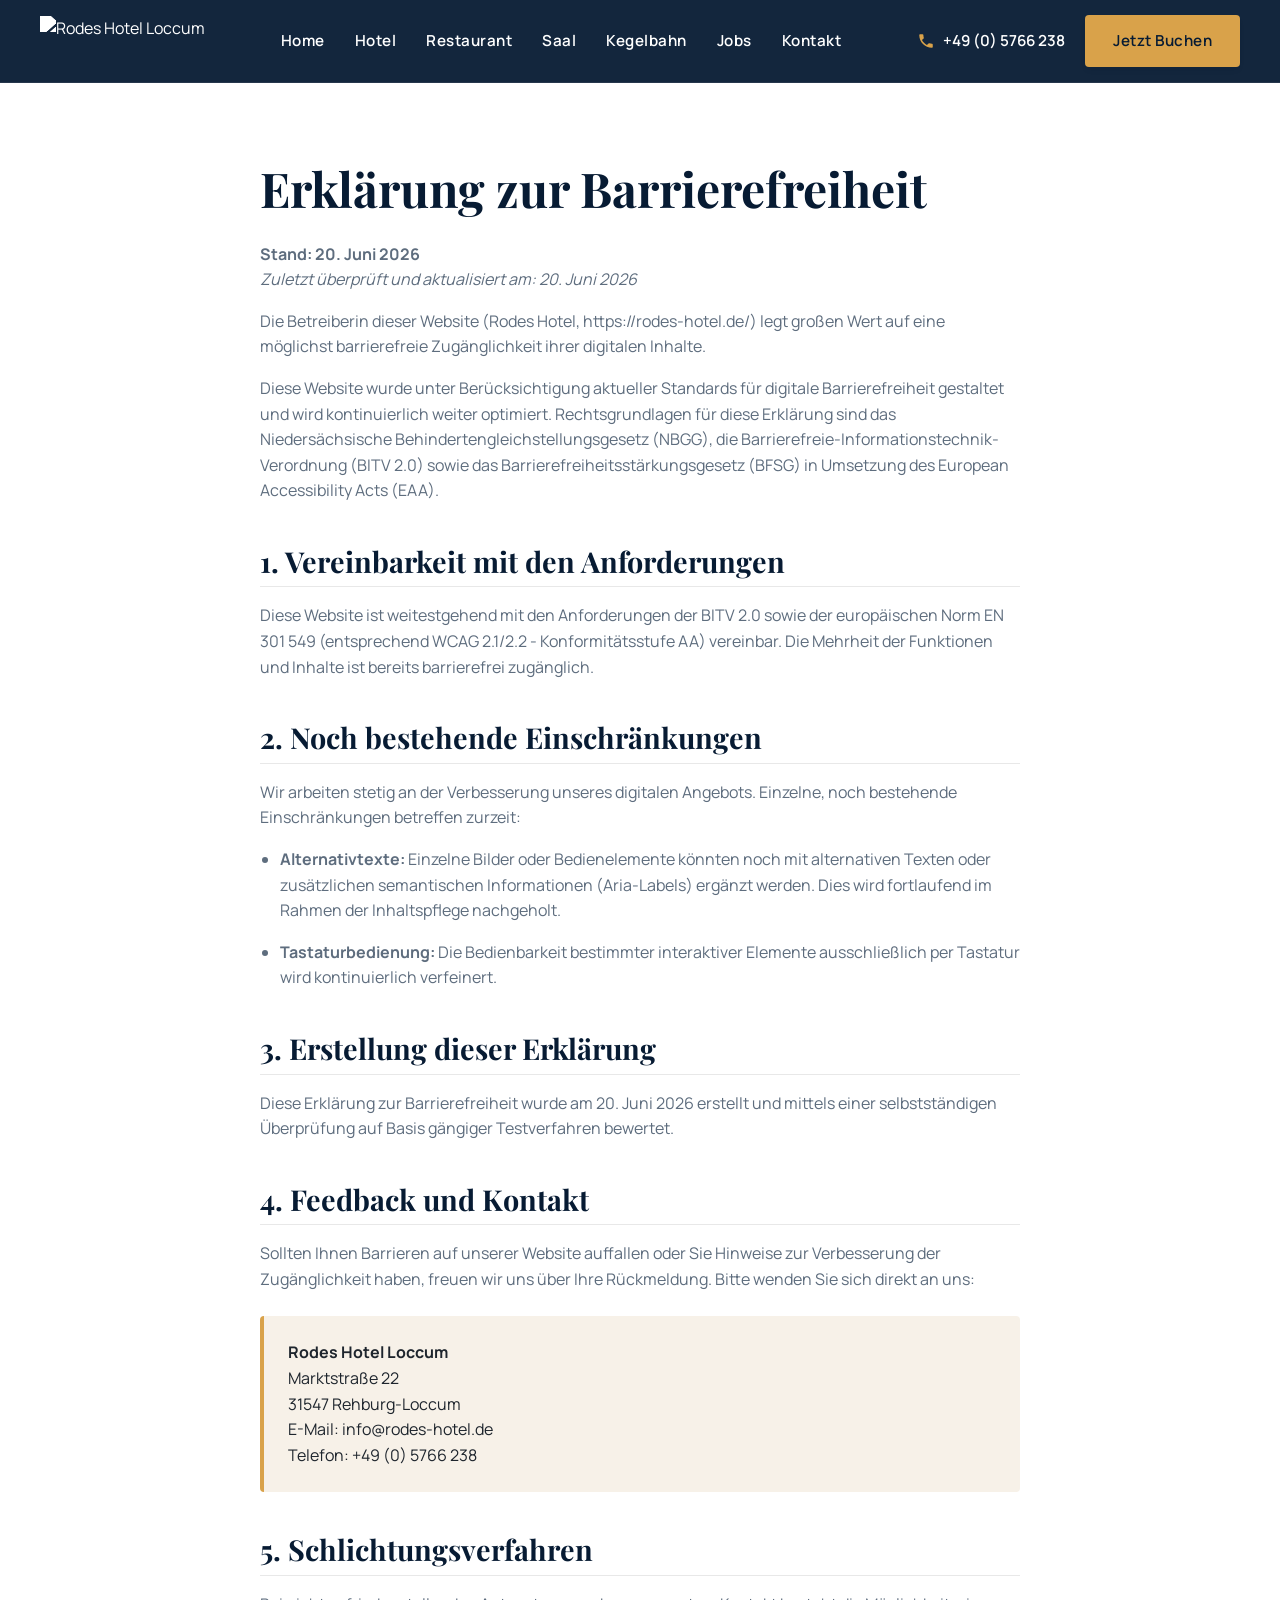
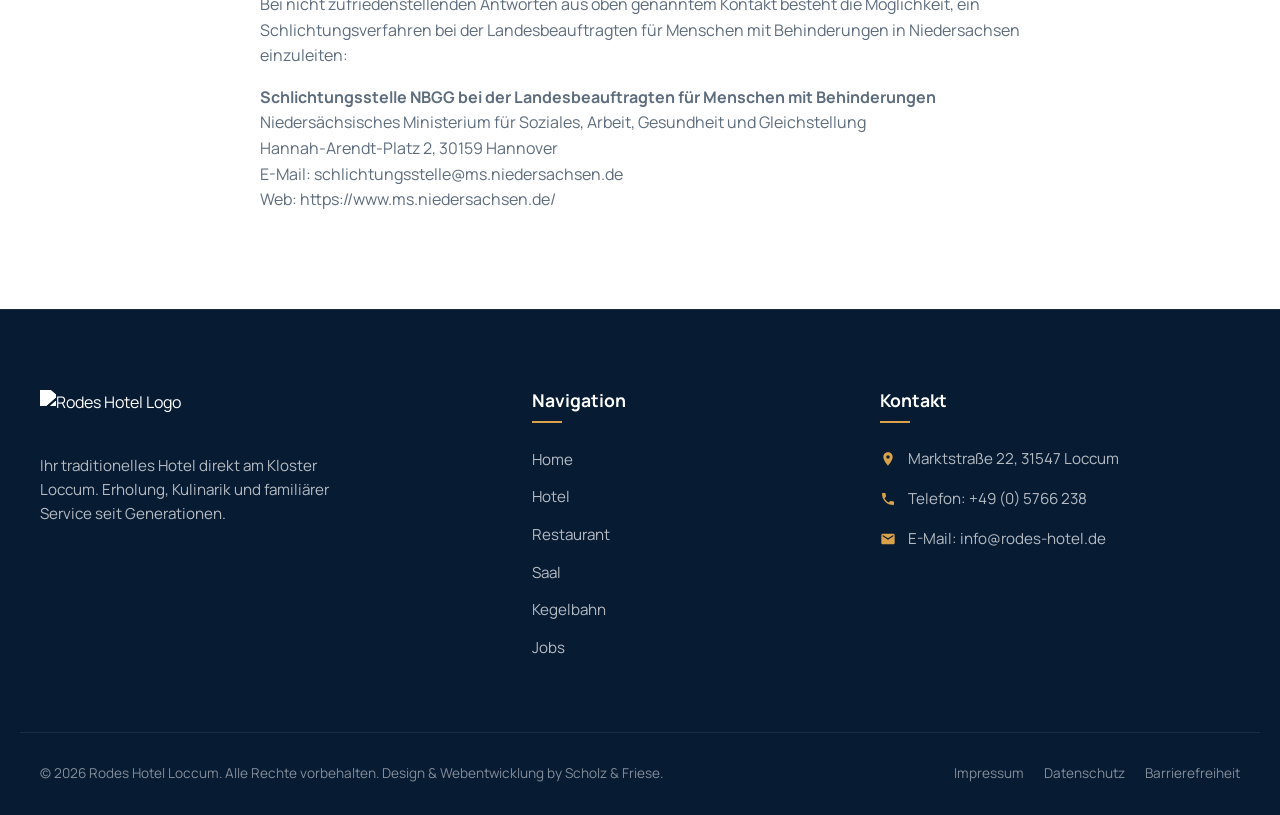
==== barrierefreiheit.html @ 6c1b1aa3 "Add automated hero slider, clean PDF menu downloads, and configure R2 PDF assets" ====
<!DOCTYPE html>
<html lang="de">
<head>
  <meta charset="UTF-8">
  <meta name="viewport" content="width=device-width, initial-scale=1.0">
  <title>Erklärung zur Barrierefreiheit | Rodes Hotel Loccum</title>
  <meta name="robots" content="noindex, follow">
  
  <!-- Favicon -->
  <link rel="icon" href="https://pub-b33108412309406a9a941ddc51e9a5b9.r2.dev/website-datein/Rodes-Hotel/cropped-Rodes-Hotel-Icon-32x32.jpg" sizes="32x32">
  
  <!-- Google Fonts -->
  <link rel="preconnect" href="https://fonts.googleapis.com">
  <link rel="preconnect" href="https://fonts.gstatic.com" crossorigin>
  <link href="https://fonts.googleapis.com/css2?family=Manrope:wght@400;500;600;700;800&family=Playfair+Display:wght@600;700&display=swap" rel="stylesheet">
  
  <!-- Custom Stylesheet -->
  <link rel="stylesheet" href="style.css">
  
  <style>
    .legal-main {
      padding: 160px 20px 80px;
      max-width: 800px;
      margin: 0 auto;
    }
    .legal-main h1 {
      font-size: clamp(2.2rem, 5vw, 3rem);
      margin-bottom: 24px;
    }
    .legal-main h2 {
      font-size: 1.8rem;
      margin-top: 40px;
      margin-bottom: 16px;
      border-bottom: 1px solid var(--color-border);
      padding-bottom: 8px;
    }
    .legal-main h3 {
      font-size: 1.3rem;
      margin-top: 24px;
      margin-bottom: 12px;
      color: var(--color-primary-light);
    }
    .legal-main p, .legal-main li {
      font-size: 1rem;
      color: var(--color-text-muted);
      margin-bottom: 16px;
    }
    .legal-main ul {
      padding-left: 20px;
      margin-bottom: 20px;
    }
    .contact-box {
      background: var(--color-bg-cream);
      padding: 24px;
      border-left: 4px solid var(--color-accent);
      border-radius: var(--border-radius-sm);
      margin: 24px 0;
    }
  </style>
</head>
<body>

  <!-- HEADER -->
  <header class="main-header">
    <div class="container header-container">
      <a href="index.html" class="logo-link" aria-label="Rodes Hotel Startseite">
        <img src="https://pub-b33108412309406a9a941ddc51e9a5b9.r2.dev/website-datein/Rodes-Hotel/cropped-Rodes-Hotel-Logo1-e1583187152126.png" alt="Rodes Hotel Loccum" class="logo-img">
      </a>
      
      <nav class="main-nav">
        <ul class="nav-menu" id="navMenu">
          <li><a href="index.html" class="nav-link">Home</a></li>
          <li><a href="index.html#hotel" class="nav-link">Hotel</a></li>
          <li><a href="index.html#restaurant" class="nav-link">Restaurant</a></li>
          <li><a href="index.html#saal" class="nav-link">Saal</a></li>
          <li><a href="index.html#kegelbahn" class="nav-link">Kegelbahn</a></li>
          <li><a href="index.html#jobs" class="nav-link">Jobs</a></li>
          <li><a href="index.html#kontakt" class="nav-link">Kontakt</a></li>
        </ul>
      </nav>
      
      <div class="header-actions">
        <a href="tel:+495766238" class="phone-action" aria-label="Rufen Sie uns an">
          <svg viewBox="0 0 24 24" xmlns="http://www.w3.org/2000/svg" style="width: 18px; height: 18px; fill: var(--color-accent);"><path d="M6.62 10.79c1.44 2.83 3.76 5.14 6.59 6.59l2.2-2.2c.27-.27.67-.36 1.02-.24 1.12.37 2.33.57 3.57.57.55 0 1 .45 1 1V20c0 .55-.45 1-1 1-9.39 0-17-7.61-17-17 0-.55.45-1 1-1h3.5c.55 0 1 .45 1 1 0 1.25.2 2.45.57 3.57.11.35.03.74-.25 1.02l-2.2 2.2z"/></svg>
          +49 (0) 5766 238
        </a>
        <a href="index.html#kontakt" class="btn btn-primary">Jetzt Buchen</a>
      </div>
      
      <button class="menu-toggle" id="menuToggle" aria-label="Menü öffnen/schließen" aria-expanded="false">
        <span></span>
        <span></span>
        <span></span>
      </button>
    </div>
  </header>

  <!-- CONTENT -->
  <main class="legal-main">
    <h1>Erklärung zur Barrierefreiheit</h1>
    <p><strong>Stand: 20. Juni 2026</strong><br><em>Zuletzt überprüft und aktualisiert am: 20. Juni 2026</em></p>
    
    <p>Die Betreiberin dieser Website (Rodes Hotel, <a href="index.html">https://rodes-hotel.de/</a>) legt großen Wert auf eine möglichst barrierefreie Zugänglichkeit ihrer digitalen Inhalte.</p>
    
    <p>Diese Website wurde unter Berücksichtigung aktueller Standards für digitale Barrierefreiheit gestaltet und wird kontinuierlich weiter optimiert. Rechtsgrundlagen für diese Erklärung sind das Niedersächsische Behindertengleichstellungsgesetz (NBGG), die Barrierefreie-Informationstechnik-Verordnung (BITV 2.0) sowie das Barrierefreiheitsstärkungsgesetz (BFSG) in Umsetzung des European Accessibility Acts (EAA).</p>
    
    <h2>1. Vereinbarkeit mit den Anforderungen</h2>
    <p>Diese Website ist weitestgehend mit den Anforderungen der BITV 2.0 sowie der europäischen Norm EN 301 549 (entsprechend WCAG 2.1/2.2 - Konformitätsstufe AA) vereinbar. Die Mehrheit der Funktionen und Inhalte ist bereits barrierefrei zugänglich.</p>

    <h2>2. Noch bestehende Einschränkungen</h2>
    <p>Wir arbeiten stetig an der Verbesserung unseres digitalen Angebots. Einzelne, noch bestehende Einschränkungen betreffen zurzeit:</p>
    <ul>
      <li><strong>Alternativtexte:</strong> Einzelne Bilder oder Bedienelemente könnten noch mit alternativen Texten oder zusätzlichen semantischen Informationen (Aria-Labels) ergänzt werden. Dies wird fortlaufend im Rahmen der Inhaltspflege nachgeholt.</li>
      <li><strong>Tastaturbedienung:</strong> Die Bedienbarkeit bestimmter interaktiver Elemente ausschließlich per Tastatur wird kontinuierlich verfeinert.</li>
    </ul>

    <h2>3. Erstellung dieser Erklärung</h2>
    <p>Diese Erklärung zur Barrierefreiheit wurde am 20. Juni 2026 erstellt und mittels einer selbstständigen Überprüfung auf Basis gängiger Testverfahren bewertet.</p>

    <h2>4. Feedback und Kontakt</h2>
    <p>Sollten Ihnen Barrieren auf unserer Website auffallen oder Sie Hinweise zur Verbesserung der Zugänglichkeit haben, freuen wir uns über Ihre Rückmeldung. Bitte wenden Sie sich direkt an uns:</p>
    <div class="contact-box">
      <strong>Rodes Hotel Loccum</strong><br>
      Marktstraße 22<br>
      31547 Rehburg-Loccum<br>
      E-Mail: <a href="mailto:info@rodes-hotel.de">info@rodes-hotel.de</a><br>
      Telefon: <a href="tel:+495766238">+49 (0) 5766 238</a>
    </div>

    <h2>5. Schlichtungsverfahren</h2>
    <p>Bei nicht zufriedenstellenden Antworten aus oben genanntem Kontakt besteht die Möglichkeit, ein Schlichtungsverfahren bei der Landesbeauftragten für Menschen mit Behinderungen in Niedersachsen einzuleiten:</p>
    <p>
      <strong>Schlichtungsstelle NBGG bei der Landesbeauftragten für Menschen mit Behinderungen</strong><br>
      Niedersächsisches Ministerium für Soziales, Arbeit, Gesundheit und Gleichstellung<br>
      Hannah-Arendt-Platz 2, 30159 Hannover<br>
      E-Mail: <a href="mailto:schlichtungsstelle@ms.niedersachsen.de">schlichtungsstelle@ms.niedersachsen.de</a><br>
      Web: <a href="https://www.ms.niedersachsen.de/" target="_blank" rel="noopener noreferrer">https://www.ms.niedersachsen.de/</a>
    </p>
  </main>

  <!-- FOOTER -->
  <footer class="footer">
    <div class="container footer-grid">
      <div class="footer-col footer-about">
        <img src="https://pub-b33108412309406a9a941ddc51e9a5b9.r2.dev/website-datein/Rodes-Hotel/cropped-Rodes-Hotel-Logo1-e1583187152126.png" alt="Rodes Hotel Logo" class="footer-logo">
        <p>Ihr traditionelles Hotel direkt am Kloster Loccum. Erholung, Kulinarik und familiärer Service seit Generationen.</p>
      </div>
      
      <div class="footer-col">
        <h4>Navigation</h4>
        <ul class="footer-links">
          <li><a href="index.html">Home</a></li>
          <li><a href="index.html#hotel">Hotel</a></li>
          <li><a href="index.html#restaurant">Restaurant</a></li>
          <li><a href="index.html#saal">Saal</a></li>
          <li><a href="index.html#kegelbahn">Kegelbahn</a></li>
          <li><a href="index.html#jobs">Jobs</a></li>
        </ul>
      </div>
      
      <div class="footer-col">
        <h4>Kontakt</h4>
        <ul class="footer-contact-details">
          <li>
            <svg viewBox="0 0 24 24" xmlns="http://www.w3.org/2000/svg" style="width: 16px; height: 16px; fill: var(--color-accent);"><path d="M12 2C8.13 2 5 5.13 5 9c0 5.25 7 13 7 13s7-7.75 7-13c0-3.87-3.13-7-7-7zm0 9.5c-1.38 0-2.5-1.12-2.5-2.5s1.12-2.5 2.5-2.5 2.5 1.12 2.5 2.5-1.12 2.5-2.5 2.5z"/></svg>
            Marktstraße 22, 31547 Loccum
          </li>
          <li>
            <svg viewBox="0 0 24 24" xmlns="http://www.w3.org/2000/svg" style="width: 16px; height: 16px; fill: var(--color-accent);"><path d="M6.62 10.79c1.44 2.83 3.76 5.14 6.59 6.59l2.2-2.2c.27-.27.67-.36 1.02-.24 1.12.37 2.33.57 3.57.57.55 0 1 .45 1 1V20c0 .55-.45 1-1 1-9.39 0-17-7.61-17-17 0-.55.45-1 1-1h3.5c.55 0 1 .45 1 1 0 1.25.2 2.45.57 3.57.11.35.03.74-.25 1.02l-2.2 2.2z"/></svg>
            Telefon: +49 (0) 5766 238
          </li>
          <li>
            <svg viewBox="0 0 24 24" xmlns="http://www.w3.org/2000/svg" style="width: 16px; height: 16px; fill: var(--color-accent);"><path d="M20 4H4c-1.1 0-1.99.9-1.99 2L2 18c0 1.1.9 2 2 2h16c1.1 0 2-.9 2-2V6c0-1.1-.9-2-2-2zm0 4l-8 5-8-5V6l8 5 8-5v2z"/></svg>
            E-Mail: info@rodes-hotel.de
          </li>
        </ul>
      </div>
    </div>
    
    <div class="container footer-bottom">
      <p>&copy; 2026 Rodes Hotel Loccum. Alle Rechte vorbehalten. Design &amp; Webentwicklung by Scholz &amp; Friese.</p>
      <div class="footer-legal-links">
        <a href="impressum.html">Impressum</a>
        <a href="datenschutz.html">Datenschutz</a>
        <a href="barrierefreiheit.html">Barrierefreiheit</a>
      </div>
    </div>
  </footer>

  <!-- Mobile nav trigger script -->
  <script src="script.js"></script>
</body>
</html>
---- style.css ----
/* ==========================================================================
   DESIGN SYSTEM & VARIABLES - Scholz & Friese UI/UX Pro Max Standard
   ========================================================================== */
:root {
  /* Color Palette */
  --color-primary-dark: #071B33;    /* Deep Navy */
  --color-primary-light: #102A4C;   /* Soft Navy */
  --color-accent: #D9A24A;          /* Warm Gold */
  --color-accent-hover: #C58F37;    /* Darker Gold */
  --color-bg-cream: #F7F1E8;        /* Light Cream */
  --color-bg-white: #FFFFFF;        /* Pure White */
  --color-text-dark: #1E252D;       /* Dark Slate */
  --color-text-muted: #5E6D7E;      /* Muted Slate */
  --color-text-light: #FFFFFF;      /* Light Text */
  --color-border: #E8E8E8;          /* Soft Gray */
  
  /* Fonts */
  --font-serif: 'Playfair Display', Georgia, serif;
  --font-sans: 'Manrope', 'Inter', system-ui, sans-serif;
  
  /* Layout & Spacing */
  --container-width: 1240px;
  --section-padding: 100px 20px;
  --section-padding-mobile: 60px 15px;
  --border-radius-sm: 4px;
  --border-radius-md: 12px;
  --border-radius-lg: 24px;
  
  /* Animations */
  --transition-fast: 0.2s cubic-bezier(0.25, 0.8, 0.25, 1);
  --transition-normal: 0.4s cubic-bezier(0.25, 0.8, 0.25, 1);
  --transition-slow: 0.6s cubic-bezier(0.25, 0.8, 0.25, 1);
  --shadow-sm: 0 4px 6px -1px rgba(0, 0, 0, 0.05), 0 2px 4px -1px rgba(0, 0, 0, 0.03);
  --shadow-md: 0 10px 15px -3px rgba(7, 27, 51, 0.08), 0 4px 6px -2px rgba(7, 27, 51, 0.04);
  --shadow-lg: 0 20px 25px -5px rgba(7, 27, 51, 0.12), 0 10px 10px -5px rgba(7, 27, 51, 0.06);
}

/* ==========================================================================
   RESET & BASE STYLES
   ========================================================================== */
*, *::before, *::after {
  box-sizing: border-box;
  margin: 0;
  padding: 0;
}

html {
  scroll-behavior: smooth;
  scroll-padding-top: 90px; /* Offset for sticky header */
  -webkit-font-smoothing: antialiased;
  -moz-osx-font-smoothing: grayscale;
}

body {
  font-family: var(--font-sans);
  background-color: var(--color-bg-white);
  color: var(--color-text-dark);
  line-height: 1.6;
  overflow-x: hidden;
}

/* Custom Scrollbar */
::-webkit-scrollbar {
  width: 10px;
}
::-webkit-scrollbar-track {
  background: var(--color-bg-cream);
}
::-webkit-scrollbar-thumb {
  background: var(--color-primary-light);
  border: 2px solid var(--color-bg-cream);
  border-radius: var(--border-radius-sm);
}
::-webkit-scrollbar-thumb:hover {
  background: var(--color-accent);
}

/* Typography & Layout Elements */
h1, h2, h3, h4, h5, h6 {
  font-family: var(--font-serif);
  font-weight: 700;
  line-height: 1.2;
  color: var(--color-primary-dark);
}

p {
  font-size: 1.05rem;
  color: var(--color-text-muted);
}

a {
  text-decoration: none;
  color: inherit;
  transition: var(--transition-fast);
}

img {
  max-width: 100%;
  height: auto;
  display: block;
}

.container {
  max-width: var(--container-width);
  margin: 0 auto;
  padding: 0 20px;
}

section {
  padding: var(--section-padding);
  position: relative;
}

@media (max-width: 768px) {
  section {
    padding: var(--section-padding-mobile);
  }
}

/* ==========================================================================
   REUSABLE COMPONENTS
   ========================================================================== */

/* Buttons */
.btn {
  display: inline-flex;
  align-items: center;
  justify-content: center;
  padding: 14px 28px;
  font-family: var(--font-sans);
  font-size: 0.95rem;
  font-weight: 600;
  border-radius: var(--border-radius-sm);
  transition: var(--transition-normal);
  cursor: pointer;
  border: none;
  letter-spacing: 0.5px;
}

.btn-primary {
  background-color: var(--color-accent);
  color: var(--color-primary-dark);
  box-shadow: var(--shadow-sm);
}

.btn-primary:hover {
  background-color: var(--color-accent-hover);
  color: var(--color-bg-white);
  transform: translateY(-2px);
  box-shadow: var(--shadow-md);
}

.btn-secondary {
  background-color: transparent;
  color: var(--color-primary-dark);
  border: 1px solid var(--color-primary-light);
}

.btn-secondary:hover {
  background-color: var(--color-primary-dark);
  color: var(--color-text-light);
  border-color: var(--color-primary-dark);
  transform: translateY(-2px);
}

.btn-light {
  background-color: var(--color-bg-white);
  color: var(--color-primary-dark);
}

.btn-light:hover {
  background-color: var(--color-accent);
  color: var(--color-primary-dark);
  transform: translateY(-2px);
}

/* Section Title */
.section-header {
  text-align: center;
  max-width: 700px;
  margin: 0 auto 60px;
}

.section-eyebrow {
  font-family: var(--font-sans);
  font-size: 0.85rem;
  font-weight: 700;
  text-transform: uppercase;
  color: var(--color-accent);
  letter-spacing: 2px;
  margin-bottom: 12px;
  display: block;
}

.section-title {
  font-size: clamp(2rem, 4vw, 3rem);
  margin-bottom: 20px;
}

.section-subtitle {
  font-size: 1.15rem;
  color: var(--color-text-muted);
}

/* Decorative Divider */
.gold-divider {
  width: 60px;
  height: 3px;
  background-color: var(--color-accent);
  margin: 20px auto 0;
}

.gold-divider-left {
  width: 60px;
  height: 3px;
  background-color: var(--color-accent);
  margin: 20px 0 0;
}

/* ==========================================================================
   HEADER & NAVIGATION
   ========================================================================== */
.main-header {
  position: fixed;
  top: 0;
  left: 0;
  width: 100%;
  z-index: 1000;
  background-color: rgba(7, 27, 51, 0.95);
  backdrop-filter: blur(10px);
  -webkit-backdrop-filter: blur(10px);
  border-bottom: 1px solid rgba(255, 255, 255, 0.08);
  transition: var(--transition-normal);
}

.main-header.scrolled {
  padding: 10px 0;
  background-color: rgba(7, 27, 51, 0.98);
  box-shadow: var(--shadow-md);
}

.header-container {
  display: flex;
  justify-content: space-between;
  align-items: center;
  padding: 15px 20px;
}

.logo-link {
  display: flex;
  align-items: center;
}

.logo-img {
  height: 50px;
  width: auto;
  filter: brightness(0) invert(1); /* Render logo clean white on dark header */
}

/* Navigation Links */
.nav-menu {
  display: flex;
  list-style: none;
  gap: 30px;
}

.nav-link {
  font-size: 0.95rem;
  font-weight: 600;
  color: var(--color-text-light);
  letter-spacing: 0.5px;
  position: relative;
  padding: 8px 0;
}

.nav-link::after {
  content: '';
  position: absolute;
  bottom: 0;
  left: 0;
  width: 0;
  height: 2px;
  background-color: var(--color-accent);
  transition: var(--transition-fast);
}

.nav-link:hover::after,
.nav-link.active::after {
  width: 100%;
}

.nav-link:hover {
  color: var(--color-accent);
}

/* Quick Actions */
.header-actions {
  display: flex;
  align-items: center;
  gap: 20px;
}

.phone-action {
  font-size: 0.95rem;
  font-weight: 600;
  color: var(--color-text-light);
  display: flex;
  align-items: center;
  gap: 8px;
}

.phone-action:hover {
  color: var(--color-accent);
}

.phone-action svg {
  width: 18px;
  height: 18px;
  fill: var(--color-accent);
}

/* Mobile Nav Toggle */
.menu-toggle {
  display: none;
  background: none;
  border: none;
  cursor: pointer;
  width: 30px;
  height: 24px;
  position: relative;
}

.menu-toggle span {
  display: block;
  width: 100%;
  height: 2px;
  background-color: var(--color-text-light);
  position: absolute;
  left: 0;
  transition: var(--transition-fast);
}

.menu-toggle span:nth-child(1) { top: 0; }
.menu-toggle span:nth-child(2) { top: 11px; }
.menu-toggle span:nth-child(3) { top: 22px; }

.menu-toggle.active span:nth-child(1) {
  transform: translateY(11px) rotate(45deg);
}
.menu-toggle.active span:nth-child(2) {
  opacity: 0;
}
.menu-toggle.active span:nth-child(3) {
  transform: translateY(-11px) rotate(-45deg);
}

@media (max-width: 1024px) {
  .nav-menu {
    position: fixed;
    top: 80px;
    left: -100%;
    width: 100%;
    height: calc(100vh - 80px);
    background-color: var(--color-primary-dark);
    flex-direction: column;
    align-items: center;
    justify-content: center;
    gap: 40px;
    transition: var(--transition-normal);
    z-index: 999;
  }
  
  .nav-menu.active {
    left: 0;
  }
  
  .nav-link {
    font-size: 1.25rem;
  }
  
  .menu-toggle {
    display: block;
  }
  
  .header-actions .btn {
    display: none; /* Hide button on tablet to fit layout */
  }
}

/* ==========================================================================
   HERO SECTION
   ========================================================================== */
.hero {
  background-color: var(--color-primary-dark);
  color: var(--color-text-light);
  padding: 180px 0 100px;
  min-height: 90vh;
  display: flex;
  align-items: center;
}

.hero-grid {
  display: grid;
  grid-template-columns: 1.1fr 0.9fr;
  gap: 60px;
  align-items: center;
}

.hero-content {
  z-index: 10;
}

.hero-eyebrow {
  display: inline-flex;
  align-items: center;
  gap: 10px;
  background-color: rgba(217, 162, 74, 0.1);
  border: 1px solid rgba(217, 162, 74, 0.2);
  color: var(--color-accent);
  padding: 6px 16px;
  border-radius: 999px;
  font-size: 0.85rem;
  font-weight: 700;
  letter-spacing: 1px;
  margin-bottom: 24px;
  text-transform: uppercase;
}

.hero-eyebrow::before {
  content: '';
  width: 6px;
  height: 6px;
  background-color: var(--color-accent);
  border-radius: 50%;
}

.hero-title {
  font-size: clamp(2.5rem, 5vw, 4.2rem);
  color: var(--color-text-light);
  line-height: 1.15;
  margin-bottom: 24px;
}

.hero-title span {
  color: var(--color-accent);
}

.hero-description {
  font-size: 1.2rem;
  color: rgba(255, 255, 255, 0.8);
  margin-bottom: 36px;
  max-width: 580px;
}

.hero-actions {
  display: flex;
  gap: 20px;
  flex-wrap: wrap;
  margin-bottom: 40px;
}

.hero-trust {
  display: flex;
  gap: 30px;
  border-top: 1px solid rgba(255, 255, 255, 0.1);
  padding-top: 30px;
}

.trust-item {
  display: flex;
  align-items: center;
  gap: 10px;
  font-size: 0.9rem;
  font-weight: 600;
  color: rgba(255, 255, 255, 0.75);
}

.trust-item svg {
  width: 20px;
  height: 20px;
  fill: var(--color-accent);
}

/* Hero Media Layer Styling */
.hero-media {
  position: relative;
  width: 100%;
  height: 100%;
}

/* ==========================================================================
   HERO AUTO SLIDER
   ========================================================================== */
.hero-slider-container {
  position: relative;
  width: 100%;
  height: 480px;
  border-radius: var(--border-radius-lg);
  overflow: hidden;
  box-shadow: var(--shadow-lg);
  border: 2px solid rgba(217, 162, 74, 0.2);
}

.hero-slide {
  position: absolute;
  top: 0;
  left: 0;
  width: 100%;
  height: 100%;
  opacity: 0;
  transition: opacity 1.2s ease-in-out, transform 1.2s ease-in-out;
  transform: scale(1.02);
  z-index: 1;
}

.hero-slide.active {
  opacity: 1;
  transform: scale(1);
  z-index: 2;
}

.slider-img {
  width: 100%;
  height: 100%;
  object-fit: cover;
}

.slide-caption {
  position: absolute;
  bottom: 25px;
  left: 25px;
  background-color: rgba(7, 27, 51, 0.85);
  backdrop-filter: blur(5px);
  color: #ffffff;
  padding: 10px 20px;
  border-radius: var(--border-radius-sm);
  font-size: 0.9rem;
  font-weight: 500;
  border-left: 3px solid var(--color-accent);
  letter-spacing: 0.05em;
  box-shadow: var(--shadow-md);
  z-index: 5;
}

.slider-indicators {
  position: absolute;
  bottom: 25px;
  right: 25px;
  display: flex;
  gap: 8px;
  z-index: 5;
}

.indicator {
  width: 24px;
  height: 4px;
  background-color: rgba(255, 255, 255, 0.3);
  border-radius: 2px;
  cursor: pointer;
  transition: background-color 0.3s ease, width 0.3s ease;
}

.indicator.active {
  background-color: var(--color-accent);
  width: 36px;
}

@keyframes float {
  0% { transform: translateY(0px); }
  50% { transform: translateY(-10px); }
  100% { transform: translateY(0px); }
}

@media (max-width: 1024px) {
  .hero {
    padding-top: 140px;
    padding-bottom: 60px;
  }
  
  .hero-grid {
    grid-template-columns: 1fr;
    gap: 50px;
  }
  
  .hero-content {
    text-align: center;
  }
  
  .hero-description {
    margin-left: auto;
    margin-right: auto;
  }
  
  .hero-actions {
    justify-content: center;
  }
  
  .hero-trust {
    justify-content: center;
  }
  
  .hero-slider-container {
    height: 380px;
    max-width: 600px;
    margin: 0 auto;
  }
}

/* ==========================================================================
   TRUST / KEY HIGHLIGHTS BAR
   ========================================================================== */
.trust-bar {
  background-color: var(--color-bg-cream);
  padding: 40px 0;
  border-bottom: 1px solid rgba(7, 27, 51, 0.05);
}

.trust-bar-flex {
  display: flex;
  justify-content: space-around;
  align-items: center;
  gap: 30px;
  flex-wrap: wrap;
}

.trust-bar-item {
  display: flex;
  align-items: center;
  gap: 15px;
  max-width: 250px;
}

.trust-bar-icon {
  background-color: var(--color-bg-white);
  width: 50px;
  height: 50px;
  border-radius: 50%;
  display: flex;
  align-items: center;
  justify-content: center;
  box-shadow: var(--shadow-sm);
  color: var(--color-accent);
}

.trust-bar-icon svg {
  width: 22px;
  height: 22px;
  fill: currentColor;
}

.trust-bar-text h4 {
  font-family: var(--font-sans);
  font-size: 1rem;
  font-weight: 700;
  margin-bottom: 4px;
}

.trust-bar-text p {
  font-size: 0.85rem;
  margin: 0;
}

/* ==========================================================================
   HOTEL ROOMS SECTION
   ========================================================================== */
.rooms-section {
  background-color: var(--color-bg-white);
}

.rooms-grid {
  display: grid;
  grid-template-columns: repeat(auto-fit, minmax(360px, 1fr));
  gap: 40px;
  margin-top: 20px;
}

@media (max-width: 480px) {
  .rooms-grid {
    grid-template-columns: 1fr;
  }
}

.room-card {
  background-color: var(--color-bg-white);
  border: 1px solid var(--color-border);
  border-radius: var(--border-radius-md);
  overflow: hidden;
  box-shadow: var(--shadow-sm);
  transition: var(--transition-normal);
  display: flex;
  flex-direction: column;
}

.room-card:hover {
  transform: translateY(-8px);
  box-shadow: var(--shadow-lg);
  border-color: rgba(217, 162, 74, 0.3);
}

.room-image-wrapper {
  position: relative;
  height: 240px;
  overflow: hidden;
}

.room-image {
  width: 100%;
  height: 100%;
  object-fit: cover;
  transition: var(--transition-slow);
}

.room-card:hover .room-image {
  transform: scale(1.08);
}

.room-price-tag {
  position: absolute;
  bottom: 20px;
  left: 20px;
  background-color: var(--color-primary-dark);
  color: var(--color-text-light);
  padding: 8px 16px;
  border-radius: var(--border-radius-sm);
  font-weight: 700;
  font-size: 0.95rem;
  border-left: 3px solid var(--color-accent);
}

.room-price-tag span {
  font-size: 0.8rem;
  font-weight: 500;
  color: rgba(255, 255, 255, 0.7);
}

.room-content {
  padding: 30px;
  display: flex;
  flex-direction: column;
  flex-grow: 1;
}

.room-title {
  font-size: 1.4rem;
  margin-bottom: 12px;
}

.room-description {
  font-size: 0.95rem;
  margin-bottom: 24px;
  flex-grow: 1;
}

.room-amenities {
  display: flex;
  flex-wrap: wrap;
  gap: 15px;
  margin-bottom: 30px;
  padding-top: 20px;
  border-top: 1px solid var(--color-border);
}

.amenity-item {
  display: inline-flex;
  align-items: center;
  gap: 6px;
  font-size: 0.85rem;
  font-weight: 600;
  color: var(--color-text-muted);
}

.amenity-item svg {
  width: 16px;
  height: 16px;
  fill: var(--color-accent);
}

.room-card .btn {
  width: 100%;
}

/* ==========================================================================
   RESTAURANT SECTION
   ========================================================================== */
.restaurant-section {
  background-color: var(--color-bg-cream);
}

.restaurant-grid {
  display: grid;
  grid-template-columns: 1fr 1fr;
  gap: 60px;
  align-items: center;
}

.restaurant-content {
  padding-right: 20px;
}

.chef-quote {
  border-left: 3px solid var(--color-accent);
  padding-left: 20px;
  margin: 30px 0;
  font-family: var(--font-serif);
  font-style: italic;
  font-size: 1.15rem;
  color: var(--color-primary-dark);
}

.restaurant-highlights {
  display: grid;
  grid-template-columns: 1fr 1fr;
  gap: 20px;
  margin-top: 30px;
}

.highlight-point {
  display: flex;
  align-items: flex-start;
  gap: 10px;
}

.highlight-point svg {
  width: 20px;
  height: 20px;
  fill: var(--color-accent);
  flex-shrink: 0;
  margin-top: 2px;
}

.highlight-point h5 {
  font-family: var(--font-sans);
  font-size: 1rem;
  font-weight: 700;
  margin-bottom: 4px;
}

.highlight-point p {
  font-size: 0.85rem;
}

.restaurant-media {
  position: relative;
}

.restaurant-image-main {
  border-radius: var(--border-radius-md);
  box-shadow: var(--shadow-lg);
  border: 4px solid var(--color-bg-white);
  height: 480px;
  object-fit: cover;
}

.restaurant-badge {
  position: absolute;
  top: -20px;
  right: -20px;
  background-color: var(--color-primary-dark);
  color: var(--color-text-light);
  padding: 24px;
  border-radius: 50%;
  width: 120px;
  height: 120px;
  display: flex;
  flex-direction: column;
  align-items: center;
  justify-content: center;
  text-align: center;
  box-shadow: var(--shadow-lg);
  border: 2px solid var(--color-accent);
}

.restaurant-badge span:first-child {
  font-size: 1.4rem;
  font-weight: 700;
  color: var(--color-accent);
  line-height: 1;
}

.restaurant-badge span:last-child {
  font-size: 0.7rem;
  font-weight: 700;
  text-transform: uppercase;
  letter-spacing: 1px;
}

@media (max-width: 1024px) {
  .restaurant-grid {
    grid-template-columns: 1fr;
    gap: 50px;
  }
  
  .restaurant-content {
    padding-right: 0;
  }
  
  .restaurant-image-main {
    height: 380px;
    width: 100%;
  }
}

/* ==========================================================================
   SAAL / EVENT & KEGELBAHN SECTION
   ========================================================================== */
.events-section {
  background-color: var(--color-bg-white);
}

.event-block {
  display: grid;
  grid-template-columns: 1fr 1.1fr;
  gap: 60px;
  align-items: center;
  margin-bottom: 100px;
}

.event-block.reverse {
  grid-template-columns: 1.1fr 1fr;
}

.event-content {
  order: 1;
}

.event-media {
  order: 2;
}

.event-block.reverse .event-content {
  order: 2;
}

.event-block.reverse .event-media {
  order: 1;
}

.event-img {
  border-radius: var(--border-radius-md);
  box-shadow: var(--shadow-lg);
  width: 100%;
  height: 400px;
  object-fit: cover;
}

.features-list {
  list-style: none;
  margin: 30px 0;
}

.features-list li {
  display: flex;
  align-items: center;
  gap: 12px;
  font-size: 1rem;
  font-weight: 600;
  color: var(--color-text-dark);
  margin-bottom: 12px;
}

.features-list li svg {
  width: 18px;
  height: 18px;
  fill: var(--color-accent);
}

@media (max-width: 768px) {
  .event-block, .event-block.reverse {
    grid-template-columns: 1fr;
    gap: 40px;
    margin-bottom: 60px;
  }
  
  .event-content, .event-media,
  .event-block.reverse .event-content,
  .event-block.reverse .event-media {
    order: unset;
  }
  
  .event-img {
    height: 280px;
  }
}

/* ==========================================================================
   JOBS / RECRUITING SECTION
   ========================================================================== */
.jobs-section {
  background-color: var(--color-primary-dark);
  color: var(--color-text-light);
  overflow: hidden;
}

.jobs-card {
  background-color: var(--color-primary-light);
  border-radius: var(--border-radius-lg);
  padding: 60px;
  border: 1px solid rgba(255, 255, 255, 0.08);
  box-shadow: var(--shadow-lg);
  position: relative;
}

.jobs-card::after {
  content: '';
  position: absolute;
  top: 0;
  right: 0;
  width: 300px;
  height: 300px;
  background: radial-gradient(circle, rgba(217, 162, 74, 0.08) 0%, transparent 70%);
  z-index: 1;
  pointer-events: none;
}

.jobs-grid {
  display: grid;
  grid-template-columns: 1fr 1fr;
  gap: 60px;
  align-items: center;
  position: relative;
  z-index: 2;
}

.jobs-info h2 {
  color: var(--color-text-light);
  font-size: clamp(2rem, 3.5vw, 2.8rem);
  margin-bottom: 20px;
}

.jobs-info p {
  color: rgba(255, 255, 255, 0.8);
  margin-bottom: 30px;
}

.jobs-list {
  display: grid;
  grid-template-columns: 1fr 1fr;
  gap: 20px;
}

.job-item {
  background-color: rgba(255, 255, 255, 0.04);
  border: 1px solid rgba(255, 255, 255, 0.06);
  border-radius: var(--border-radius-md);
  padding: 24px;
  text-align: center;
  transition: var(--transition-normal);
}

.job-item:hover {
  background-color: rgba(255, 255, 255, 0.08);
  border-color: var(--color-accent);
  transform: translateY(-5px);
}

.job-item-icon {
  width: 50px;
  height: 50px;
  background-color: rgba(217, 162, 74, 0.1);
  border-radius: 50%;
  display: flex;
  align-items: center;
  justify-content: center;
  margin: 0 auto 16px;
  color: var(--color-accent);
}

.job-item-icon svg {
  width: 22px;
  height: 22px;
  fill: currentColor;
}

.job-item h4 {
  font-family: var(--font-sans);
  color: var(--color-text-light);
  font-size: 1.1rem;
  font-weight: 700;
  margin-bottom: 6px;
}

.job-item span {
  font-size: 0.8rem;
  color: var(--color-accent);
  text-transform: uppercase;
  font-weight: 700;
  letter-spacing: 1px;
}

.jobs-actions {
  display: flex;
  align-items: center;
  gap: 30px;
  margin-top: 40px;
  flex-wrap: wrap;
}

.jobs-tel {
  display: flex;
  flex-direction: column;
}

.jobs-tel span {
  font-size: 0.8rem;
  color: rgba(255, 255, 255, 0.5);
  text-transform: uppercase;
  font-weight: 700;
  letter-spacing: 1px;
}

.jobs-tel a {
  font-size: 1.3rem;
  font-weight: 700;
  color: var(--color-accent);
}

.jobs-tel a:hover {
  color: var(--color-accent-hover);
}

@media (max-width: 1024px) {
  .jobs-card {
    padding: 40px;
  }
  
  .jobs-grid {
    grid-template-columns: 1fr;
    gap: 40px;
  }
  
  .jobs-info {
    text-align: center;
  }
  
  .jobs-actions {
    justify-content: center;
  }
}

@media (max-width: 580px) {
  .jobs-list {
    grid-template-columns: 1fr;
  }
}

/* ==========================================================================
   CONTACT & BOOKING SECTION
   ========================================================================== */
.contact-section {
  background-color: var(--color-bg-cream);
}

.contact-grid {
  display: grid;
  grid-template-columns: 0.9fr 1.1fr;
  gap: 60px;
}

.contact-info-card {
  background-color: var(--color-primary-dark);
  color: var(--color-text-light);
  padding: 50px;
  border-radius: var(--border-radius-md);
  box-shadow: var(--shadow-lg);
  display: flex;
  flex-direction: column;
}

.contact-info-card h3 {
  color: var(--color-text-light);
  font-size: 1.8rem;
  margin-bottom: 12px;
}

.contact-info-card > p {
  color: rgba(255, 255, 255, 0.7);
  margin-bottom: 40px;
}

.contact-details {
  list-style: none;
  margin-bottom: 40px;
}

.contact-details-item {
  display: flex;
  align-items: flex-start;
  gap: 20px;
  margin-bottom: 24px;
}

.contact-detail-icon {
  background-color: rgba(255, 255, 255, 0.05);
  width: 44px;
  height: 44px;
  border-radius: 50%;
  display: flex;
  align-items: center;
  justify-content: center;
  color: var(--color-accent);
  flex-shrink: 0;
}

.contact-detail-icon svg {
  width: 18px;
  height: 18px;
  fill: currentColor;
}

.contact-detail-text h5 {
  font-family: var(--font-sans);
  color: rgba(255, 255, 255, 0.5);
  font-size: 0.8rem;
  text-transform: uppercase;
  font-weight: 700;
  letter-spacing: 1px;
  margin-bottom: 4px;
}

.contact-detail-text p {
  color: var(--color-text-light);
  font-size: 1rem;
}

.contact-detail-text a:hover {
  color: var(--color-accent);
}

.map-container {
  border-radius: var(--border-radius-sm);
  overflow: hidden;
  height: 200px;
  border: 1px solid rgba(255, 255, 255, 0.1);
  margin-top: auto;
}

.map-container iframe {
  width: 100%;
  height: 100%;
  border: 0;
  filter: grayscale(1) invert(0.9) contrast(1.2); /* Dark Map mode */
}

/* Request Form Styling */
.form-card {
  background-color: var(--color-bg-white);
  padding: 50px;
  border-radius: var(--border-radius-md);
  box-shadow: var(--shadow-md);
  border: 1px solid var(--color-border);
}

.form-grid {
  display: grid;
  grid-template-columns: 1fr 1fr;
  gap: 20px;
  margin-bottom: 20px;
}

.form-group {
  display: flex;
  flex-direction: column;
  margin-bottom: 20px;
}

.form-group.full-width {
  grid-column: 1 / -1;
  margin-bottom: 10px;
}

.form-label {
  font-size: 0.85rem;
  font-weight: 700;
  text-transform: uppercase;
  color: var(--color-primary-dark);
  margin-bottom: 8px;
  letter-spacing: 0.5px;
}

.form-input, .form-select, .form-textarea {
  font-family: var(--font-sans);
  font-size: 0.95rem;
  padding: 12px 16px;
  border: 1px solid var(--color-border);
  border-radius: var(--border-radius-sm);
  background-color: var(--color-bg-cream);
  color: var(--color-text-dark);
  transition: var(--transition-fast);
  outline: none;
}

.form-input:focus, .form-select:focus, .form-textarea:focus {
  border-color: var(--color-accent);
  background-color: var(--color-bg-white);
  box-shadow: 0 0 0 3px rgba(217, 162, 74, 0.15);
}

.form-textarea {
  resize: vertical;
  min-height: 120px;
}

.form-consent {
  display: flex;
  align-items: flex-start;
  gap: 10px;
  margin-bottom: 30px;
}

.form-consent input[type="checkbox"] {
  margin-top: 4px;
  accent-color: var(--color-accent);
}

.form-consent label {
  font-size: 0.85rem;
  color: var(--color-text-muted);
}

.form-consent label a {
  color: var(--color-primary-dark);
  text-decoration: underline;
  font-weight: 600;
}

.form-consent label a:hover {
  color: var(--color-accent);
}

.form-card .btn {
  width: 100%;
  padding: 16px;
  font-size: 1rem;
}

@media (max-width: 1024px) {
  .contact-grid {
    grid-template-columns: 1fr;
    gap: 40px;
  }
}

@media (max-width: 580px) {
  .contact-info-card, .form-card {
    padding: 30px 20px;
  }
  
  .form-grid {
    grid-template-columns: 1fr;
    gap: 0;
  }
}

/* ==========================================================================
   MODAL DIALOG (Success Feedback)
   ========================================================================== */
.modal {
  position: fixed;
  top: 0;
  left: 0;
  width: 100%;
  height: 100%;
  z-index: 1100;
  display: flex;
  align-items: center;
  justify-content: center;
  opacity: 0;
  pointer-events: none;
  transition: var(--transition-normal);
}

.modal.active {
  opacity: 1;
  pointer-events: auto;
}

.modal-backdrop {
  position: absolute;
  top: 0;
  left: 0;
  width: 100%;
  height: 100%;
  background-color: rgba(7, 27, 51, 0.8);
  backdrop-filter: blur(8px);
}

.modal-content {
  background-color: var(--color-bg-white);
  border-radius: var(--border-radius-md);
  padding: 50px;
  max-width: 500px;
  width: 90%;
  text-align: center;
  position: relative;
  z-index: 10;
  box-shadow: var(--shadow-lg);
  border: 1px solid var(--color-border);
  transform: scale(0.9);
  transition: var(--transition-normal);
}

.modal.active .modal-content {
  transform: scale(1);
}

.modal-icon {
  width: 70px;
  height: 70px;
  background-color: rgba(217, 162, 74, 0.1);
  border-radius: 50%;
  display: flex;
  align-items: center;
  justify-content: center;
  margin: 0 auto 24px;
  color: var(--color-accent);
}

.modal-icon svg {
  width: 32px;
  height: 32px;
  fill: currentColor;
}

.modal h3 {
  font-size: 1.8rem;
  margin-bottom: 12px;
}

.modal p {
  font-size: 1rem;
  margin-bottom: 30px;
}

/* ==========================================================================
   FOOTER
   ========================================================================== */
.footer {
  background-color: var(--color-primary-dark);
  color: var(--color-text-light);
  padding: 80px 0 30px;
  border-top: 1px solid rgba(255, 255, 255, 0.08);
}

.footer-grid {
  display: grid;
  grid-template-columns: 1.2fr 0.8fr 1fr;
  gap: 60px;
  margin-bottom: 60px;
}

.footer-col h4 {
  color: var(--color-text-light);
  font-family: var(--font-sans);
  font-size: 1.1rem;
  font-weight: 700;
  margin-bottom: 24px;
  position: relative;
  padding-bottom: 12px;
}

.footer-col h4::after {
  content: '';
  position: absolute;
  bottom: 0;
  left: 0;
  width: 30px;
  height: 2px;
  background-color: var(--color-accent);
}

.footer-about .footer-logo {
  height: 44px;
  width: auto;
  margin-bottom: 20px;
  filter: brightness(0) invert(1);
}

.footer-about p {
  color: rgba(255, 255, 255, 0.7);
  font-size: 0.95rem;
  margin-bottom: 24px;
  max-width: 320px;
}

.footer-links {
  list-style: none;
}

.footer-links li {
  margin-bottom: 12px;
}

.footer-links a {
  color: rgba(255, 255, 255, 0.7);
  font-size: 0.95rem;
}

.footer-links a:hover {
  color: var(--color-accent);
  padding-left: 5px;
}

.footer-contact-details {
  list-style: none;
}

.footer-contact-details li {
  display: flex;
  align-items: flex-start;
  gap: 12px;
  color: rgba(255, 255, 255, 0.7);
  font-size: 0.95rem;
  margin-bottom: 16px;
}

.footer-contact-details svg {
  width: 16px;
  height: 16px;
  fill: var(--color-accent);
  margin-top: 4px;
  flex-shrink: 0;
}

.footer-bottom {
  padding-top: 30px;
  border-top: 1px solid rgba(255, 255, 255, 0.08);
  display: flex;
  justify-content: space-between;
  align-items: center;
  flex-wrap: wrap;
  gap: 20px;
}

.footer-bottom p {
  font-size: 0.85rem;
  color: rgba(255, 255, 255, 0.5);
}

.footer-legal-links {
  display: flex;
  gap: 20px;
}

.footer-legal-links a {
  font-size: 0.85rem;
  color: rgba(255, 255, 255, 0.5);
}

.footer-legal-links a:hover {
  color: var(--color-accent);
}

@media (max-width: 768px) {
  .footer-grid {
    grid-template-columns: 1fr;
    gap: 40px;
  }
  
  .footer-bottom {
    flex-direction: column;
    text-align: center;
  }
}

/* ==========================================================================
   SPEISEKARTEN DOWNLOAD CTA
   ========================================================================== */
.menu-download-cta {
  margin-top: 60px;
}

.menu-download-box {
  background-color: var(--color-primary-dark);
  border-radius: var(--border-radius-lg);
  padding: 50px;
  border: 1px solid rgba(217, 162, 74, 0.15);
  box-shadow: var(--shadow-lg);
  display: flex;
  justify-content: space-between;
  align-items: center;
  gap: 40px;
  position: relative;
  overflow: hidden;
}

.menu-download-box::before {
  content: '';
  position: absolute;
  top: -50%;
  left: -50%;
  width: 200%;
  height: 200%;
  background: radial-gradient(circle, rgba(217, 162, 74, 0.05) 0%, transparent 70%);
  pointer-events: none;
}

.menu-download-content {
  flex: 1;
  max-width: 600px;
  z-index: 1;
}

.menu-download-title {
  font-family: var(--font-headline);
  font-size: 2rem;
  color: #ffffff;
  margin-top: 8px;
  margin-bottom: 16px;
}

.menu-download-text {
  color: rgba(255, 255, 255, 0.7);
  line-height: 1.6;
}

.menu-download-buttons {
  display: flex;
  flex-direction: column;
  gap: 15px;
  min-width: 280px;
  z-index: 1;
}

@media (max-width: 992px) {
  .menu-download-box {
    flex-direction: column;
    text-align: center;
    padding: 40px 30px;
    gap: 30px;
  }
  
  .menu-download-buttons {
    width: 100%;
    min-width: unset;
  }
}

.btn-icon {
  width: 16px;
  height: 16px;
  fill: currentColor;
  margin-right: 6px;
}
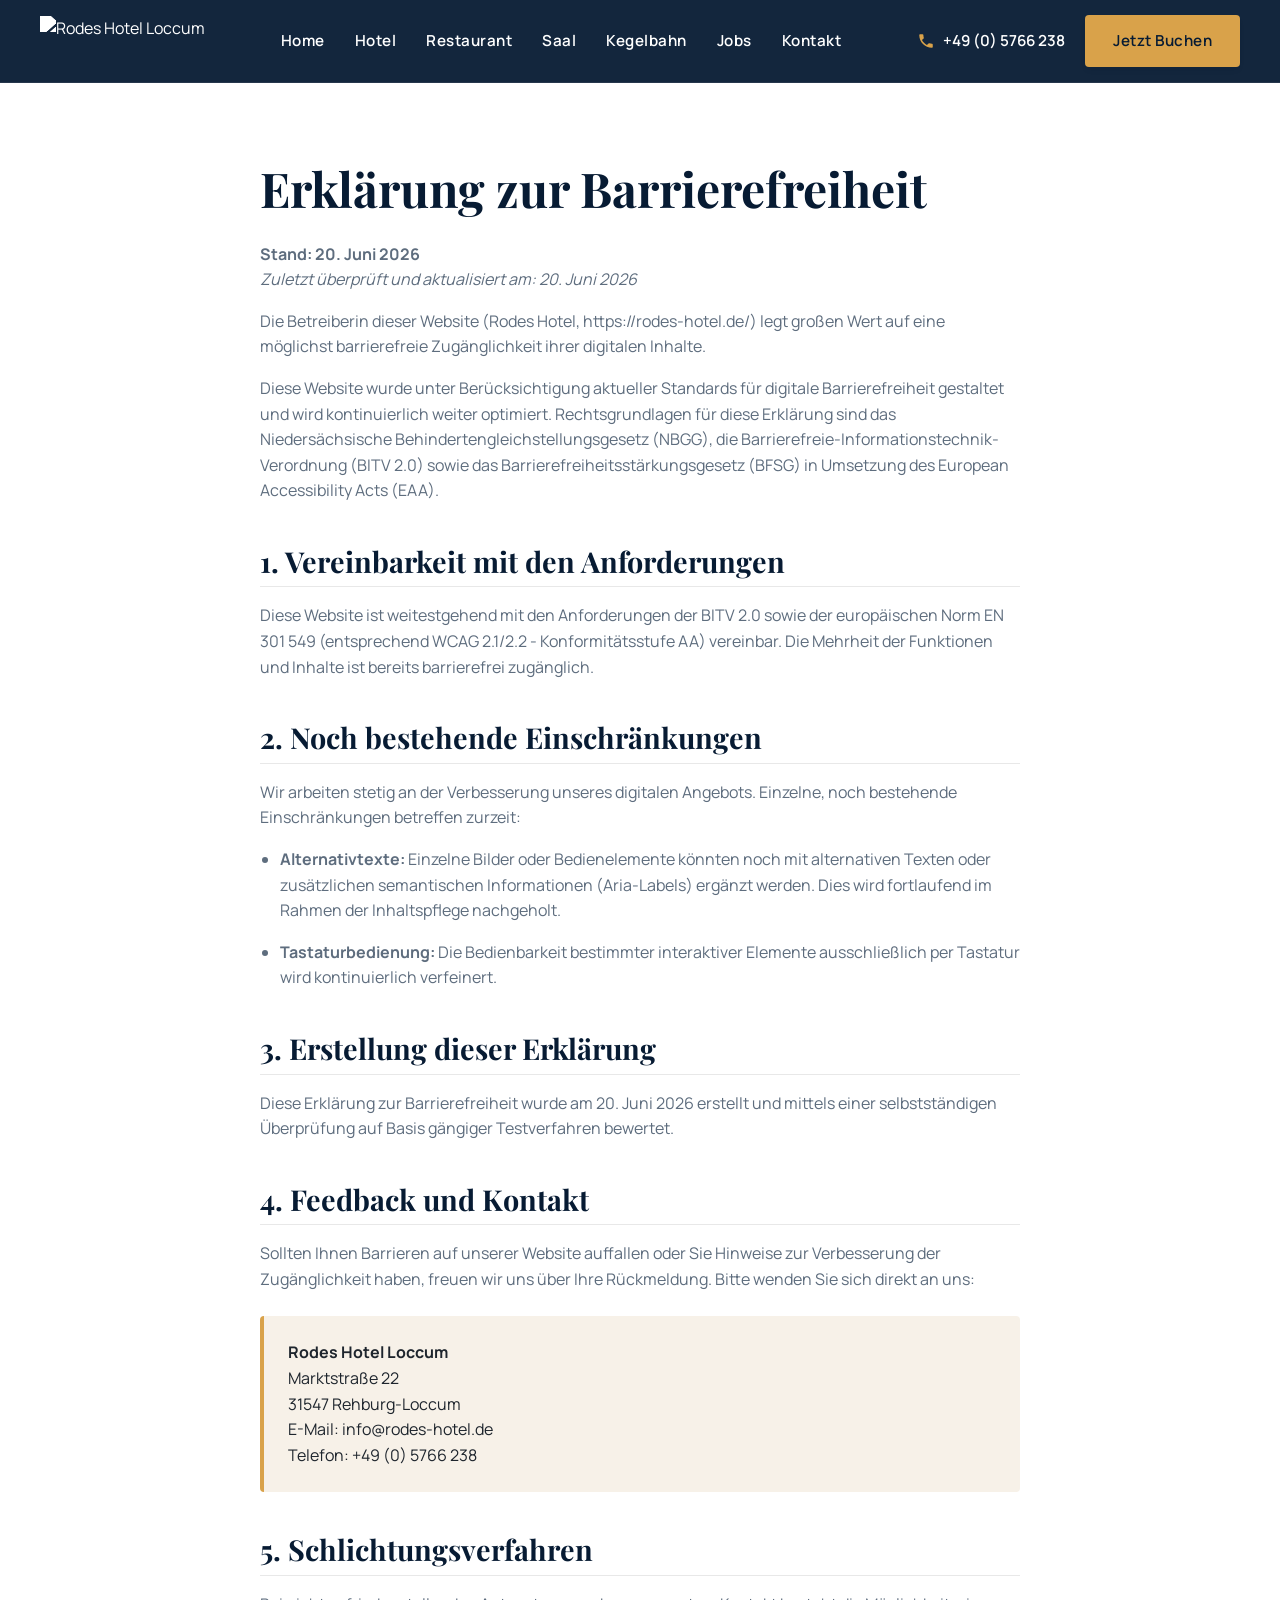
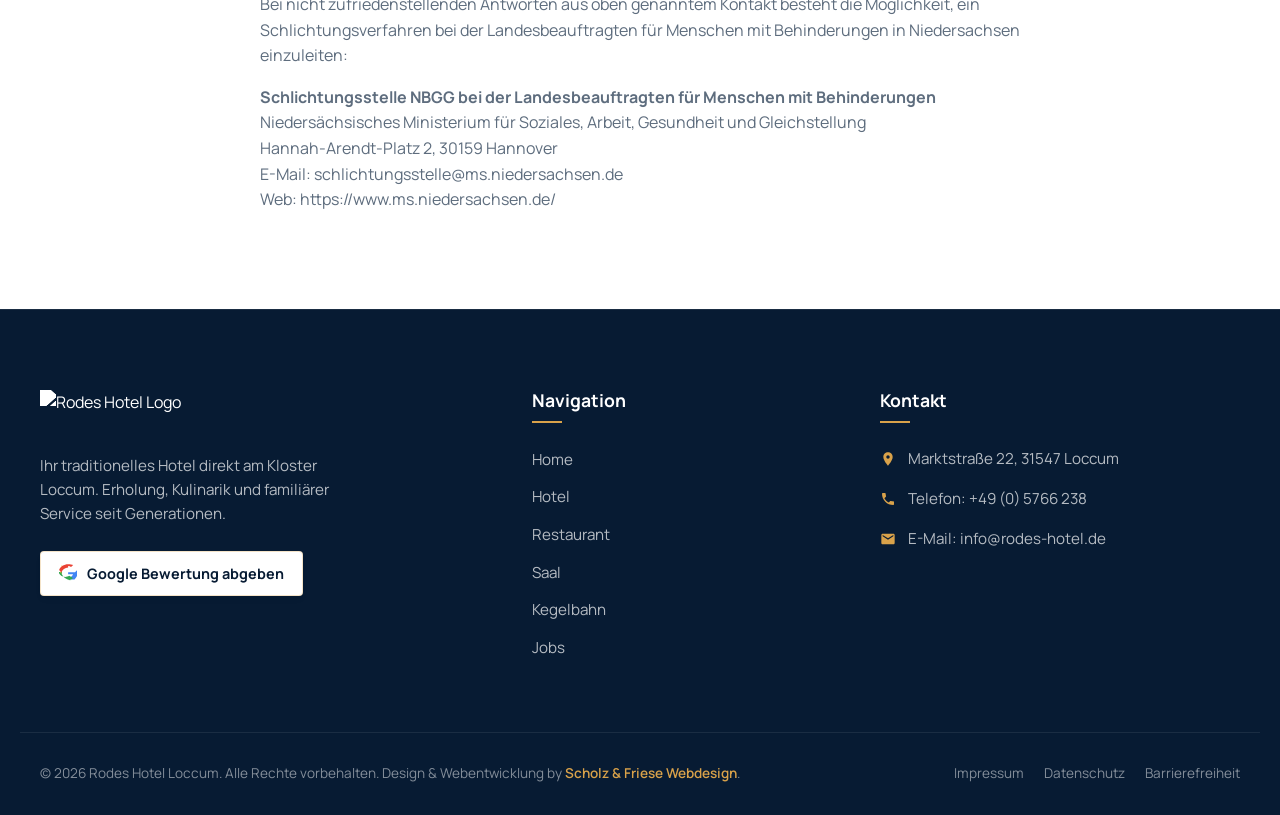
==== commit 21e1d260: "Optimize mobile layout, add cookie banner scripts, update footer credits, and integrate Google revie" ====
--- a/barrierefreiheit.html
+++ b/barrierefreiheit.html
@@ -57,6 +57,7 @@
       margin: 24px 0;
     }
   </style>
+  <script src="https://autumn-flower-76fa.friese-scholz.workers.dev/embed.js" data-tenant-id="rodes-hotel-loccum-e5d7ffa8" defer></script>
 </head>
 <body>
 
@@ -144,6 +145,17 @@
       <div class="footer-col footer-about">
         <img src="https://pub-b33108412309406a9a941ddc51e9a5b9.r2.dev/website-datein/Rodes-Hotel/cropped-Rodes-Hotel-Logo1-e1583187152126.png" alt="Rodes Hotel Logo" class="footer-logo">
         <p>Ihr traditionelles Hotel direkt am Kloster Loccum. Erholung, Kulinarik und familiärer Service seit Generationen.</p>
+        <div class="google-rating-badge" style="margin-top: 20px;">
+          <a href="https://search.google.com/local/writereview?placeid=ChIJHUWzvmGEsEcRt2BkrkRNKOg" target="_blank" class="google-review-btn">
+            <svg viewBox="0 0 24 24" class="google-icon" xmlns="http://www.w3.org/2000/svg">
+              <path d="M21.35 11.1h-9.17v2.73h6.51c-.3 1.56-1.56 2.87-3.24 3.75v3.08h5.24c3.07-2.83 4.83-7 4.83-11.83 0-.63-.06-1.24-.17-1.73z" fill="#4285F4"/>
+              <path d="M12.18 21.43c2.72 0 5-1 6.66-2.69l-5.24-3.08c-1.46.98-3.32 1.56-5.42 1.56-4.17 0-7.7-2.82-8.96-6.6H3.84v3.18c2.4 4.8 7.33 7.83 12.92 7.83z" fill="#34A853"/>
+              <path d="M3.22 10.63c-.32-.98-.5-2.02-.5-3.1 0-1.08.18-2.12.5-3.1V1.25H3.84a11.96 11.96 0 000 12.56l-2.62-3.18z" fill="#FBBC05"/>
+              <path d="M12.18 2.6c1.48 0 2.81.51 3.86 1.51l2.89-2.89C17.18.99 14.9.22 12.18.22 6.59.22 1.66 3.25.18 8.05l3.04 3.18c1.26-3.78 4.79-6.6 8.96-6.6z" fill="#EA4335"/>
+            </svg>
+            <span>Google Bewertung abgeben</span>
+          </a>
+        </div>
       </div>
       
       <div class="footer-col">
@@ -178,7 +190,7 @@
     </div>
     
     <div class="container footer-bottom">
-      <p>&copy; 2026 Rodes Hotel Loccum. Alle Rechte vorbehalten. Design &amp; Webentwicklung by Scholz &amp; Friese.</p>
+      <p>&copy; 2026 Rodes Hotel Loccum. Alle Rechte vorbehalten. Design &amp; Webentwicklung by <a href="https://scholz-friese-webdesign.de/" target="_blank" style="color: var(--color-accent); text-decoration: none; font-weight: 600;">Scholz &amp; Friese Webdesign</a>.</p>
       <div class="footer-legal-links">
         <a href="impressum.html">Impressum</a>
         <a href="datenschutz.html">Datenschutz</a>
--- a/style.css
+++ b/style.css
@@ -1641,3 +1641,69 @@
   fill: currentColor;
   margin-right: 6px;
 }
+
+/* ==========================================================================
+   GOOGLE REVIEW BUTTON & BADGE
+   ========================================================================== */
+.google-review-btn {
+  display: inline-flex;
+  align-items: center;
+  gap: 10px;
+  background-color: #ffffff;
+  color: var(--color-primary-dark) !important;
+  font-weight: 700;
+  font-size: 0.9rem;
+  padding: 10px 18px;
+  border-radius: var(--border-radius-sm);
+  border: 1px solid rgba(217, 162, 74, 0.3);
+  text-decoration: none;
+  transition: all 0.3s ease;
+  box-shadow: var(--shadow-sm);
+}
+
+.google-review-btn:hover {
+  background-color: var(--color-bg-cream);
+  border-color: var(--color-accent);
+  transform: translateY(-2px);
+  box-shadow: var(--shadow-md);
+}
+
+.google-icon {
+  width: 18px;
+  height: 18px;
+  flex-shrink: 0;
+}
+
+/* ==========================================================================
+   MOBILE LAYOUT EXTRA OPTIMIZATIONS
+   ========================================================================== */
+@media (max-width: 580px) {
+  .hero-actions {
+    flex-direction: column;
+    align-items: stretch;
+    width: 100%;
+    gap: 12px;
+  }
+  .hero-actions .btn {
+    width: 100%;
+    text-align: center;
+  }
+  .hero-slider-container {
+    height: 300px !important;
+  }
+  .restaurant-image-main {
+    height: 280px !important;
+  }
+  .menu-download-box {
+    padding: 30px 20px;
+    gap: 20px;
+  }
+  .menu-download-title {
+    font-size: 1.6rem;
+  }
+  .hero-review-badge {
+    justify-content: center;
+    flex-wrap: wrap;
+    text-align: center;
+  }
+}
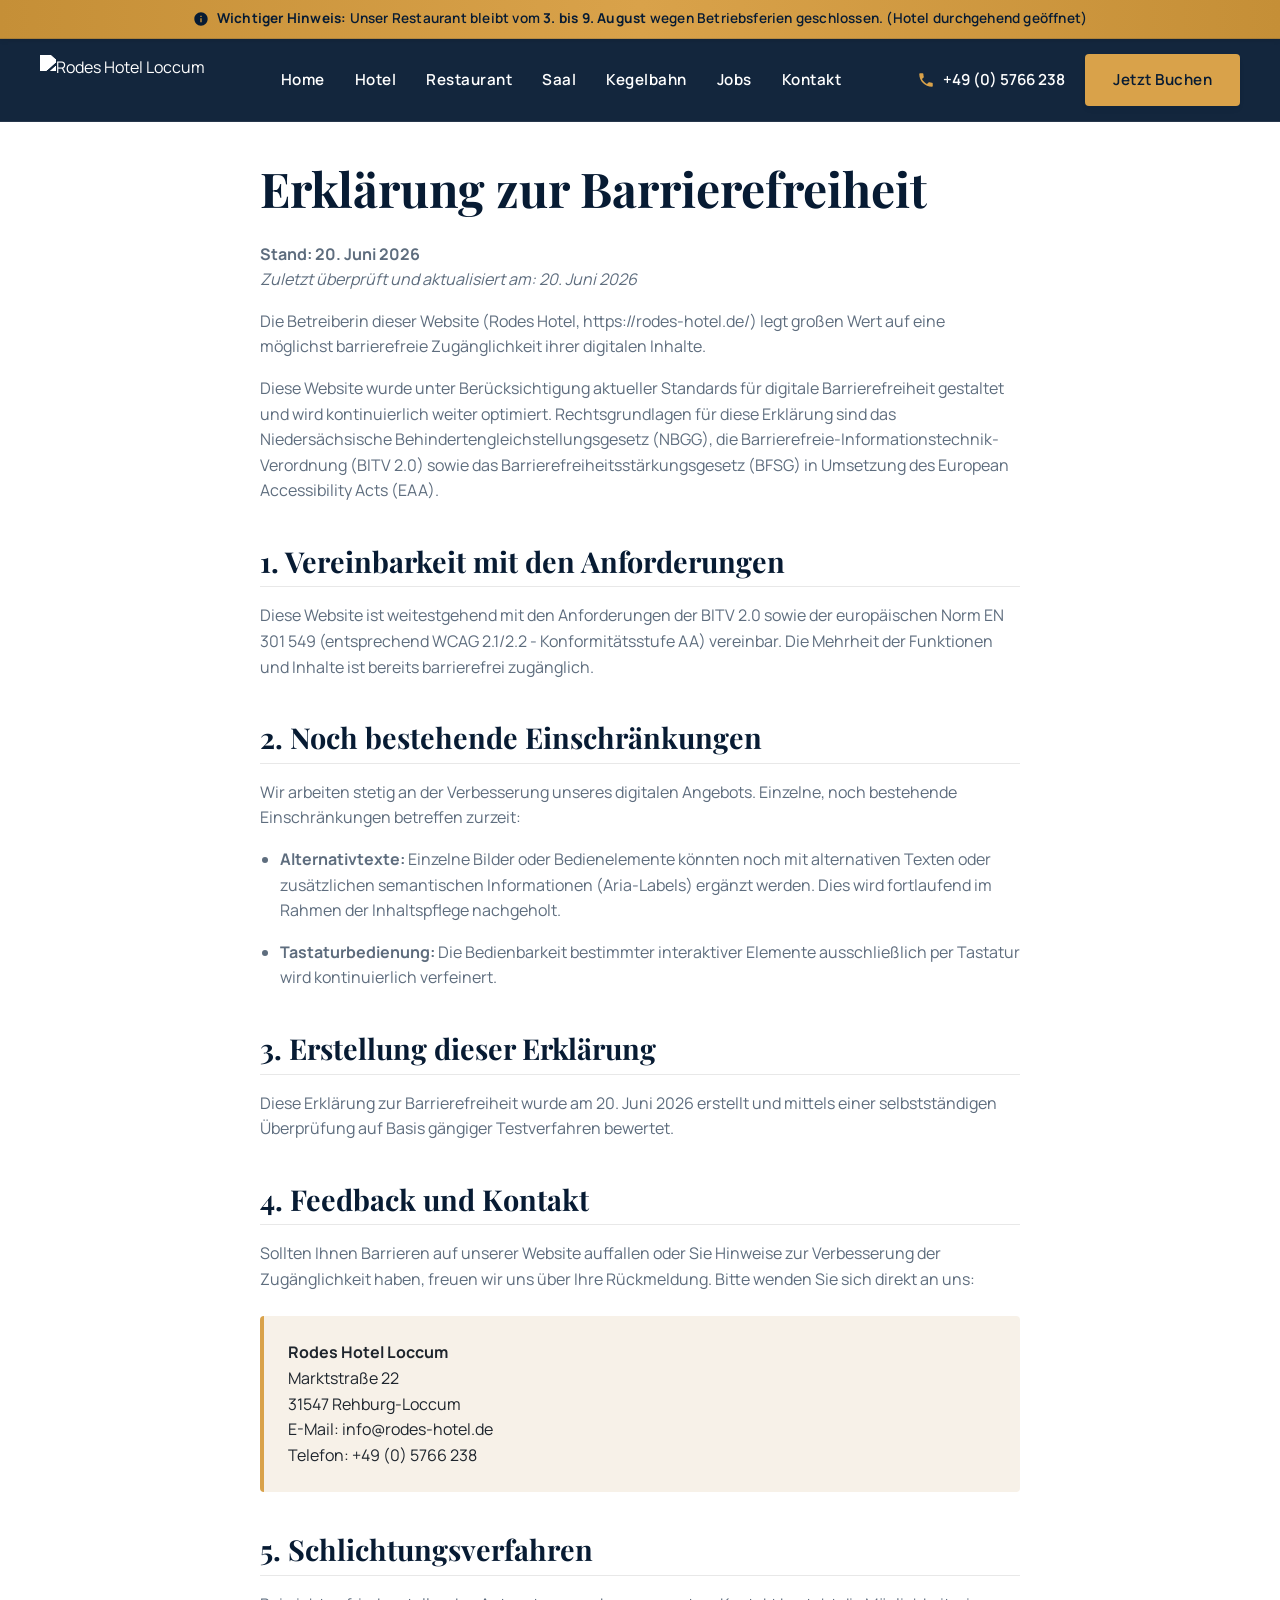
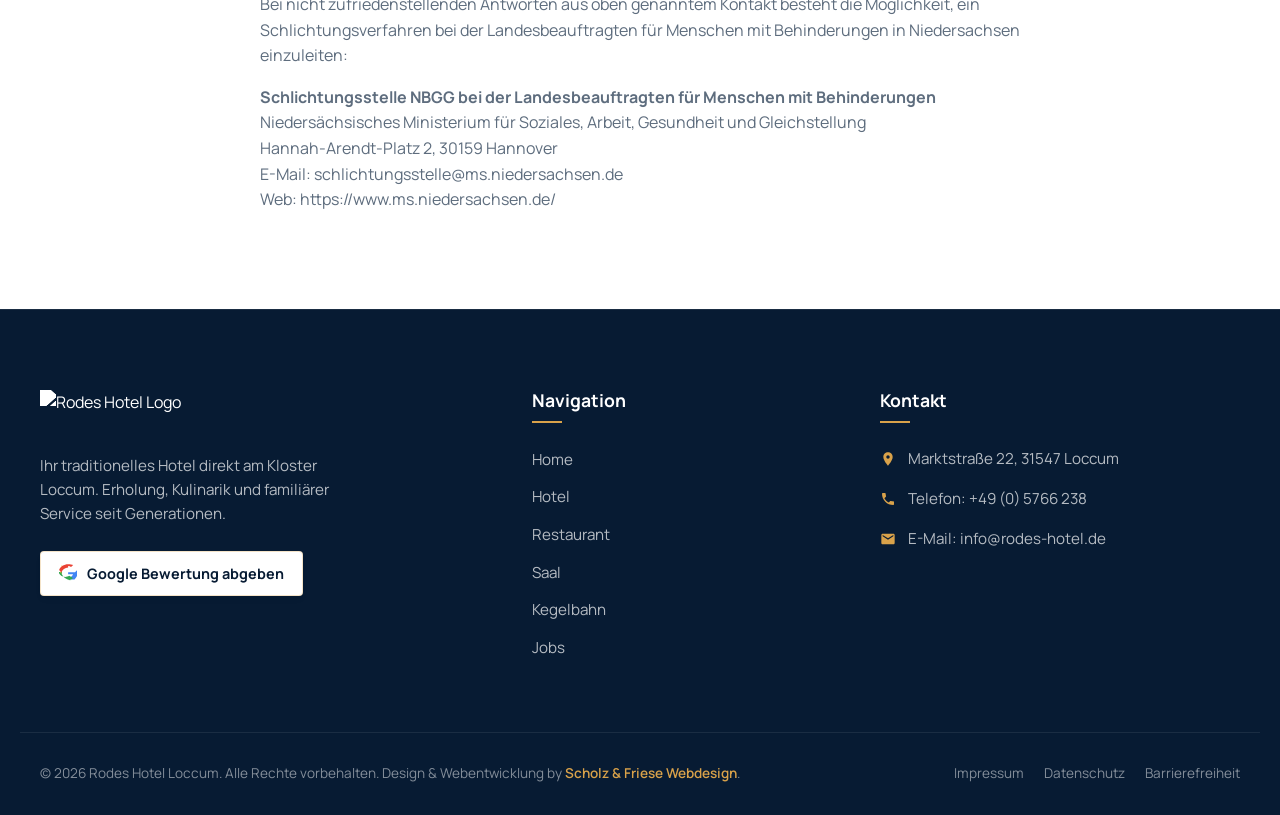
==== commit d2148d86: "Add top announcement bar above header for restaurant closure" ====
--- a/barrierefreiheit.html
+++ b/barrierefreiheit.html
@@ -63,6 +63,14 @@
 
   <!-- HEADER -->
   <header class="main-header">
+    <div class="top-announcement-bar">
+      <div class="container top-announcement-container">
+        <span class="announcement-icon">
+          <svg viewBox="0 0 24 24" width="16" height="16" fill="currentColor"><path d="M12 2C6.48 2 2 6.48 2 12s4.48 10 10 10 10-4.48 10-10S17.52 2 12 2zm1 15h-2v-6h2v6zm0-8h-2V7h2v2z"/></svg>
+        </span>
+        <span><strong>Wichtiger Hinweis:</strong> Unser Restaurant bleibt vom <strong>3. bis 9. August</strong> wegen Betriebsferien geschlossen. (Hotel durchgehend geöffnet)</span>
+      </div>
+    </div>
     <div class="container header-container">
       <a href="index.html" class="logo-link" aria-label="Rodes Hotel Startseite">
         <img src="https://pub-b33108412309406a9a941ddc51e9a5b9.r2.dev/website-datein/Rodes-Hotel/cropped-Rodes-Hotel-Logo1-e1583187152126.png" alt="Rodes Hotel Loccum" class="logo-img">
@@ -83,7 +91,7 @@
       <div class="header-actions">
         <a href="tel:+495766238" class="phone-action" aria-label="Rufen Sie uns an">
           <svg viewBox="0 0 24 24" xmlns="http://www.w3.org/2000/svg" style="width: 18px; height: 18px; fill: var(--color-accent);"><path d="M6.62 10.79c1.44 2.83 3.76 5.14 6.59 6.59l2.2-2.2c.27-.27.67-.36 1.02-.24 1.12.37 2.33.57 3.57.57.55 0 1 .45 1 1V20c0 .55-.45 1-1 1-9.39 0-17-7.61-17-17 0-.55.45-1 1-1h3.5c.55 0 1 .45 1 1 0 1.25.2 2.45.57 3.57.11.35.03.74-.25 1.02l-2.2 2.2z"/></svg>
-          +49 (0) 5766 238
+          <span class="phone-text">+49 (0) 5766 238</span>
         </a>
         <a href="index.html#kontakt" class="btn btn-primary">Jetzt Buchen</a>
       </div>
--- a/style.css
+++ b/style.css
@@ -218,8 +218,35 @@
 }
 
 /* ==========================================================================
-   HEADER & NAVIGATION
+   TOP ANNOUNCEMENT BAR & HEADER
    ========================================================================== */
+.top-announcement-bar {
+  background: linear-gradient(90deg, #C58F37 0%, #D9A24A 50%, #C58F37 100%);
+  color: var(--color-primary-dark);
+  font-size: 0.85rem;
+  font-weight: 600;
+  padding: 8px 15px;
+  text-align: center;
+  border-bottom: 1px solid rgba(7, 27, 51, 0.15);
+  box-shadow: 0 2px 4px rgba(0, 0, 0, 0.1);
+  letter-spacing: 0.2px;
+}
+
+.top-announcement-container {
+  display: flex;
+  align-items: center;
+  justify-content: center;
+  gap: 8px;
+  flex-wrap: wrap;
+}
+
+.announcement-icon {
+  display: inline-flex;
+  align-items: center;
+  justify-content: center;
+  flex-shrink: 0;
+}
+
 .main-header {
   position: fixed;
   top: 0;
@@ -597,6 +624,8 @@
   
   .hero-trust {
     justify-content: center;
+    flex-wrap: wrap;
+    gap: 20px;
   }
   
   .hero-slider-container {
@@ -795,6 +824,38 @@
 
 .restaurant-content {
   padding-right: 20px;
+}
+
+/* Closure Notice / Special Operating Hours Banner */
+.closure-notice-box {
+  background-color: #FFF8EB;
+  border: 1px solid rgba(217, 162, 74, 0.4);
+  border-left: 4px solid var(--color-accent);
+  border-radius: var(--border-radius-sm);
+  padding: 16px 20px;
+  margin: 24px 0;
+  display: flex;
+  align-items: flex-start;
+  gap: 14px;
+  box-shadow: var(--shadow-sm);
+}
+
+.closure-notice-icon {
+  width: 24px;
+  height: 24px;
+  fill: var(--color-accent);
+  flex-shrink: 0;
+  margin-top: 2px;
+}
+
+.closure-notice-text {
+  font-size: 0.95rem;
+  line-height: 1.5;
+  color: var(--color-text-dark);
+}
+
+.closure-notice-text strong {
+  color: var(--color-primary-dark);
 }
 
 .chef-quote {
@@ -1678,6 +1739,27 @@
    MOBILE LAYOUT EXTRA OPTIMIZATIONS
    ========================================================================== */
 @media (max-width: 580px) {
+  .phone-action {
+    width: 40px;
+    height: 40px;
+    border-radius: 50%;
+    background-color: rgba(255, 255, 255, 0.05);
+    border: 1px solid rgba(217, 162, 74, 0.3);
+    display: flex;
+    align-items: center;
+    justify-content: center;
+    padding: 0;
+  }
+  .phone-action .phone-text {
+    display: none;
+  }
+  .phone-action svg {
+    margin: 0;
+  }
+  .hero-title {
+    font-size: 2.1rem !important;
+    line-height: 1.2;
+  }
   .hero-actions {
     flex-direction: column;
     align-items: stretch;
@@ -1691,6 +1773,12 @@
   .hero-slider-container {
     height: 300px !important;
   }
+  .hero-trust {
+    flex-direction: column;
+    align-items: center;
+    gap: 15px;
+    padding-top: 20px;
+  }
   .restaurant-image-main {
     height: 280px !important;
   }
@@ -1706,4 +1794,22 @@
     flex-wrap: wrap;
     text-align: center;
   }
-}
+  .footer-legal-links {
+    justify-content: center;
+    flex-wrap: wrap;
+    gap: 15px;
+  }
+}
+
+@media (max-width: 380px) {
+  .hero-title {
+    font-size: 1.8rem !important;
+  }
+  .contact-info-card, .form-card {
+    padding: 24px 15px;
+  }
+  .btn {
+    padding: 12px 16px;
+    font-size: 0.9rem;
+  }
+}
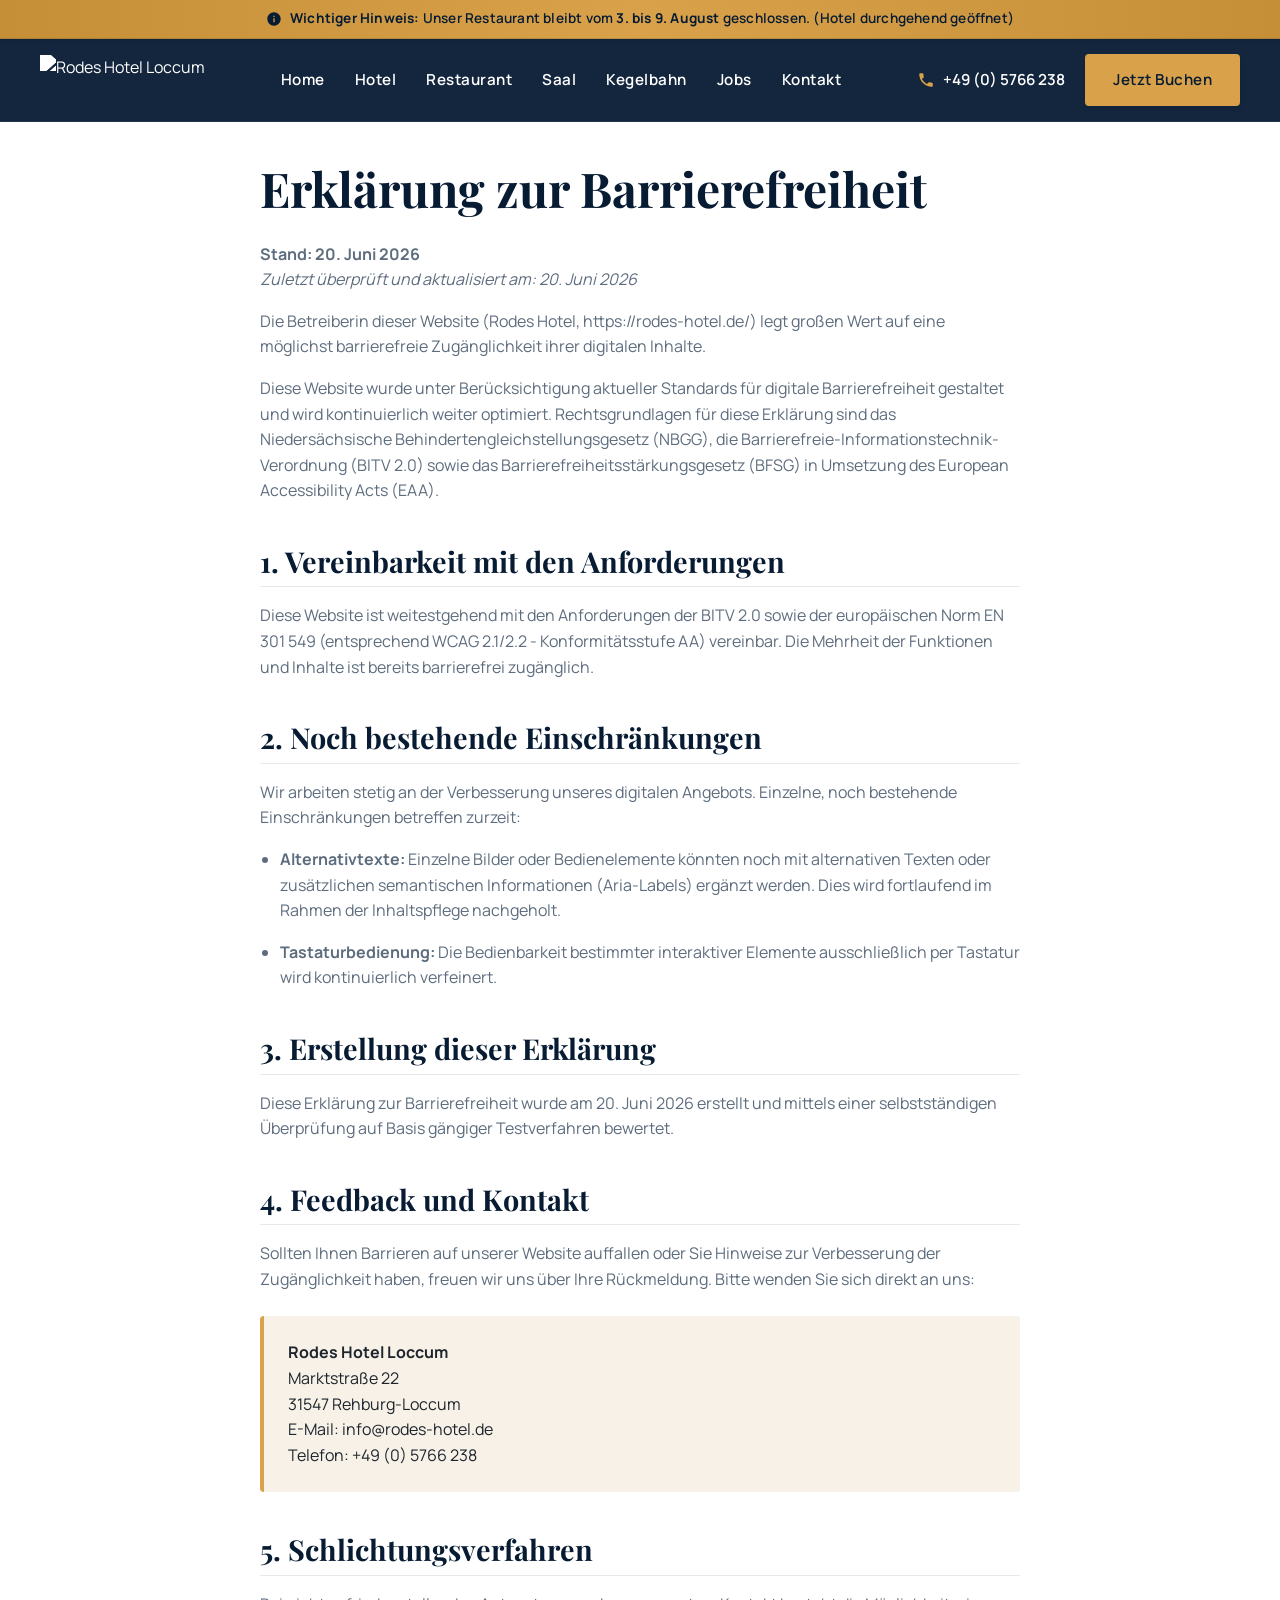
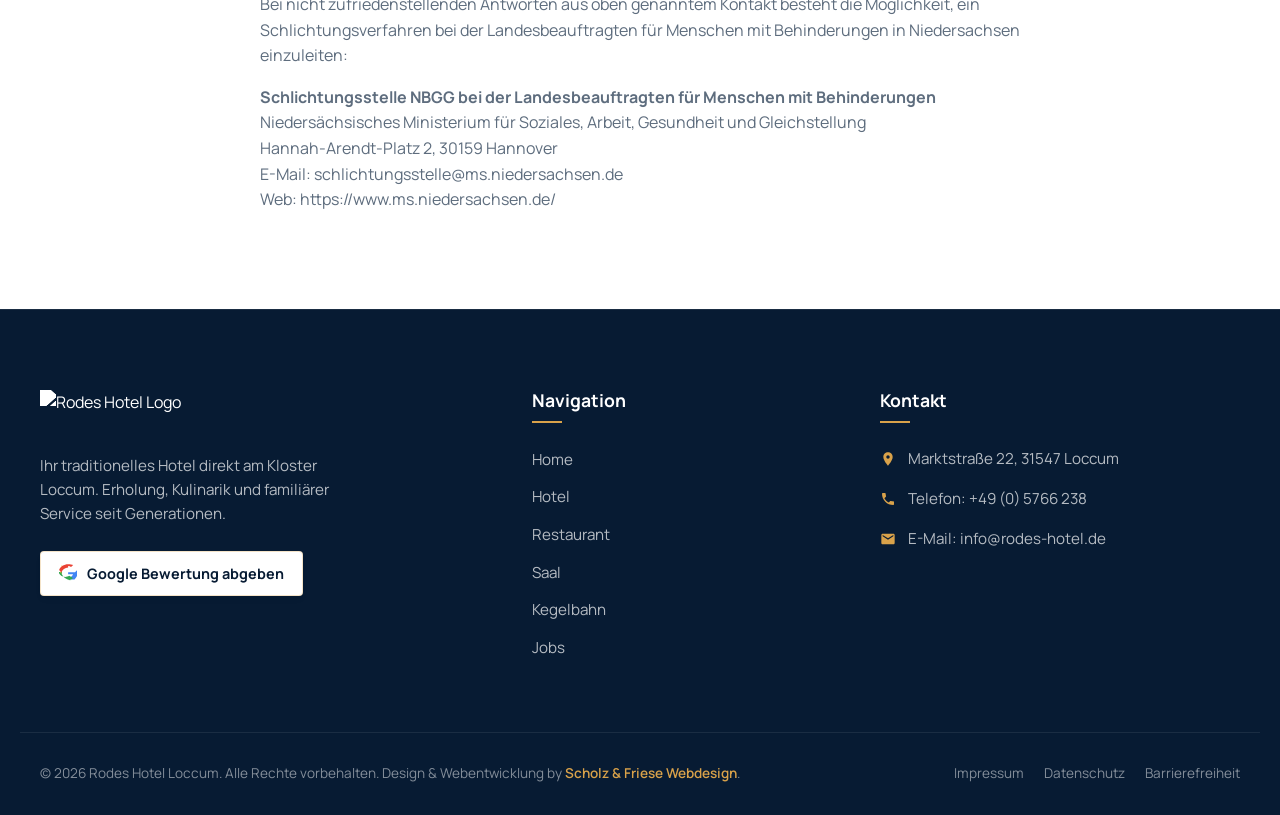
==== commit d058aa15: "Remove 'wegen Betriebsferien' phrase from closure notices" ====
--- a/barrierefreiheit.html
+++ b/barrierefreiheit.html
@@ -68,7 +68,7 @@
         <span class="announcement-icon">
           <svg viewBox="0 0 24 24" width="16" height="16" fill="currentColor"><path d="M12 2C6.48 2 2 6.48 2 12s4.48 10 10 10 10-4.48 10-10S17.52 2 12 2zm1 15h-2v-6h2v6zm0-8h-2V7h2v2z"/></svg>
         </span>
-        <span><strong>Wichtiger Hinweis:</strong> Unser Restaurant bleibt vom <strong>3. bis 9. August</strong> wegen Betriebsferien geschlossen. (Hotel durchgehend geöffnet)</span>
+        <span><strong>Wichtiger Hinweis:</strong> Unser Restaurant bleibt vom <strong>3. bis 9. August</strong> geschlossen. (Hotel durchgehend geöffnet)</span>
       </div>
     </div>
     <div class="container header-container">
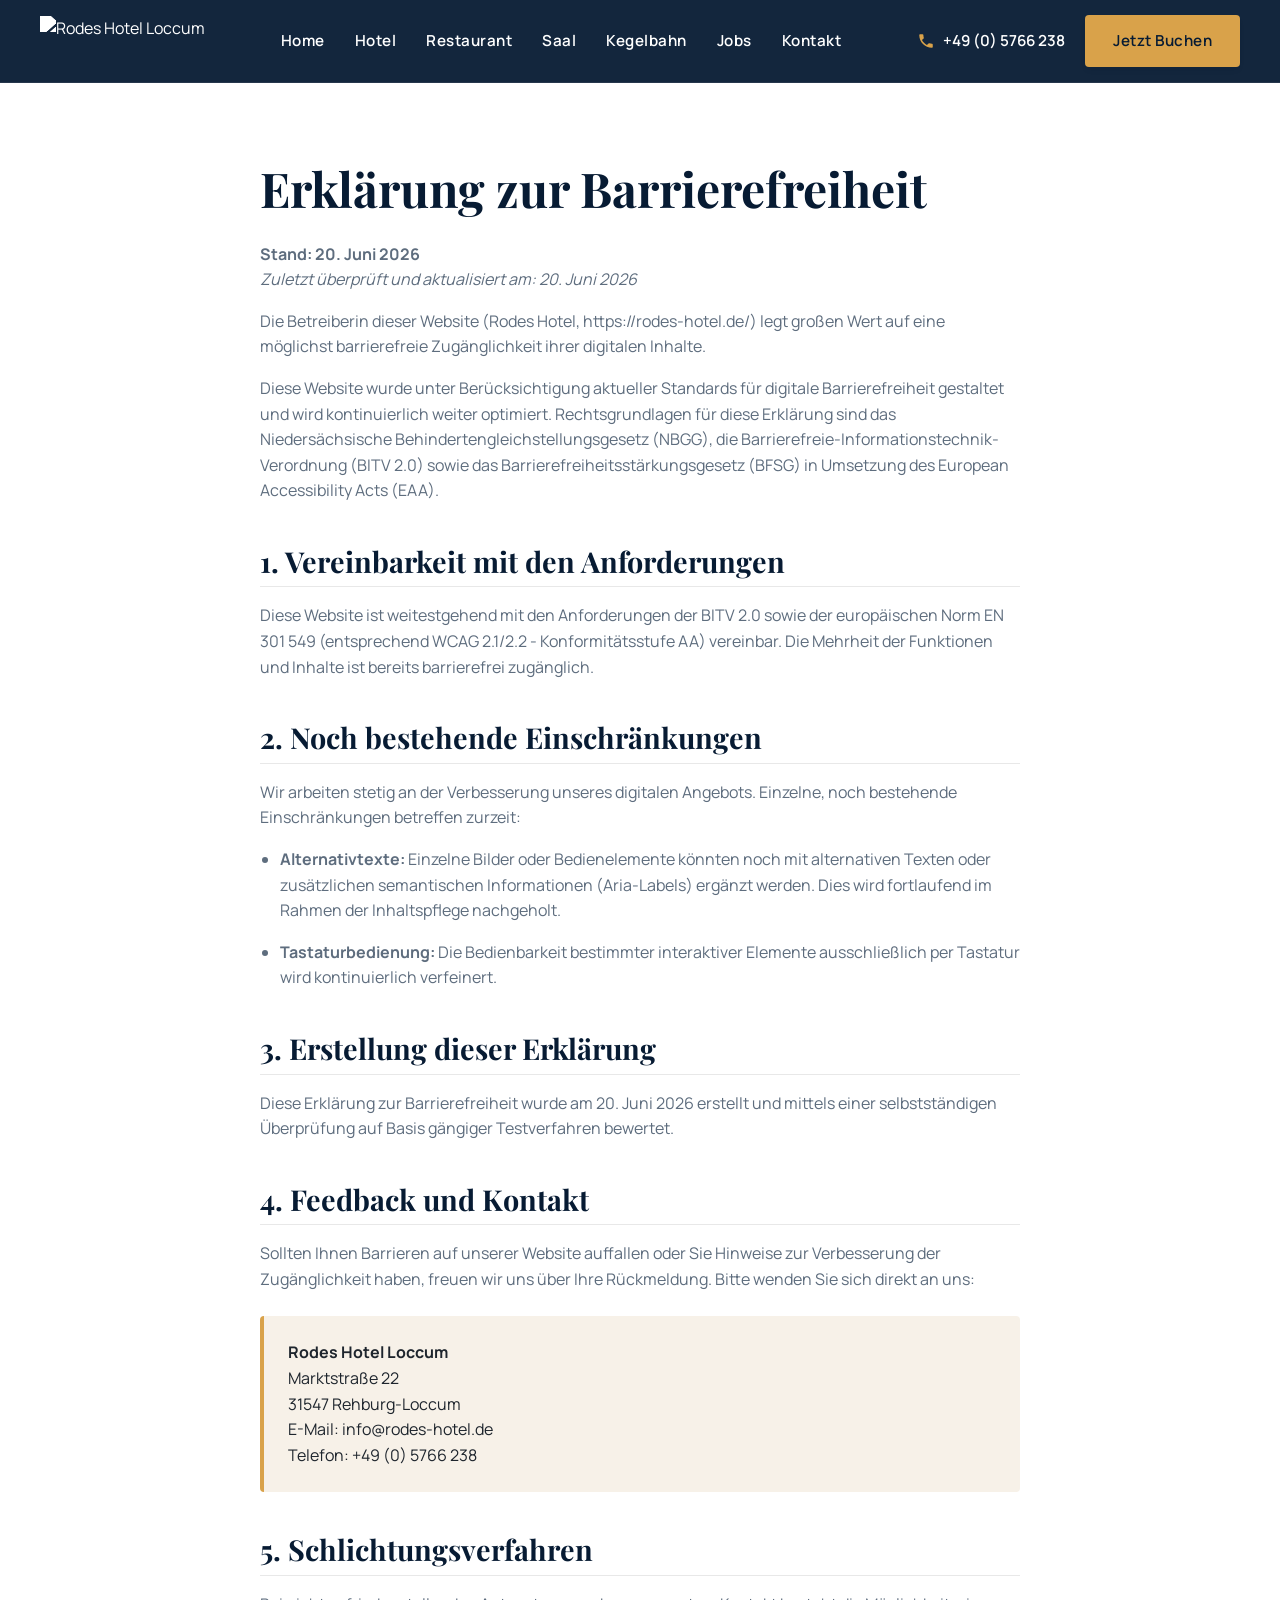
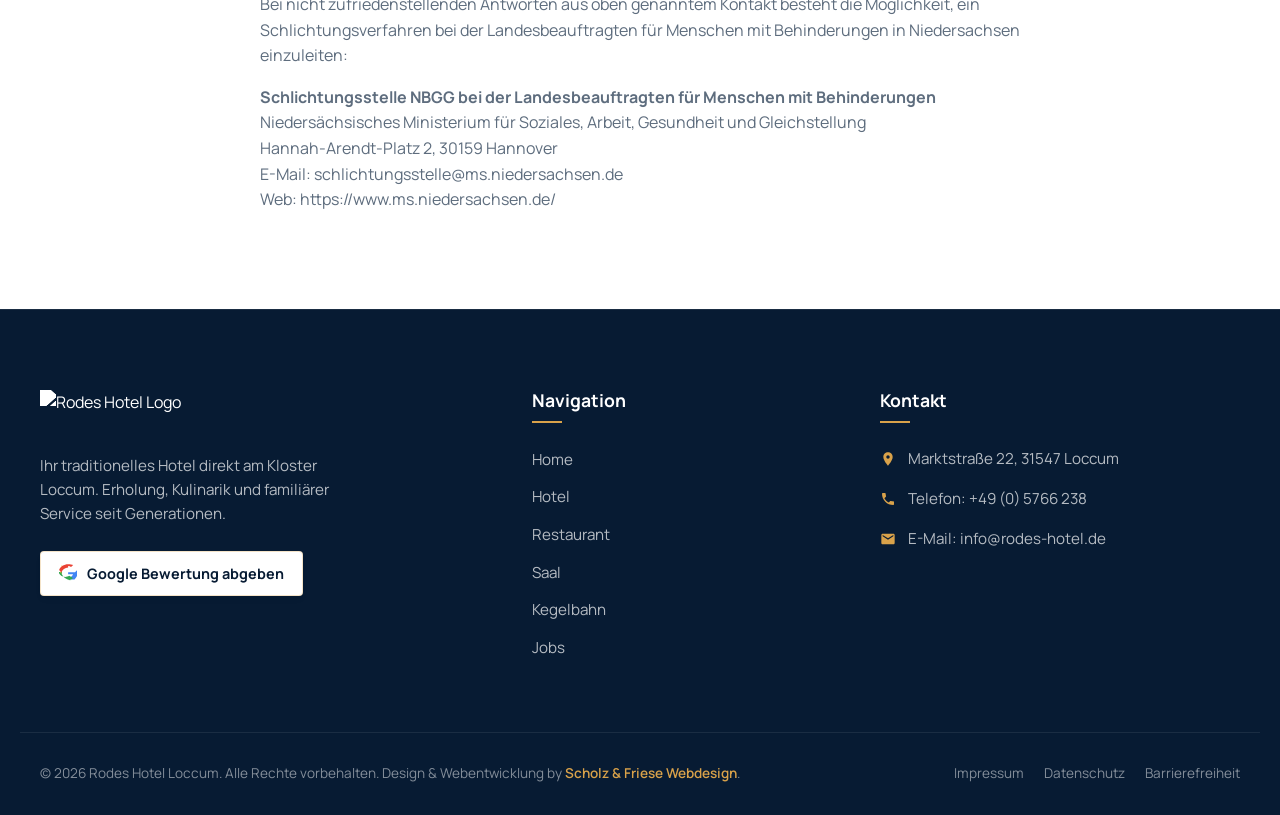
==== commit 15e1e652: "Remove August closure notices" ====
--- a/barrierefreiheit.html
+++ b/barrierefreiheit.html
@@ -63,14 +63,6 @@
 
   <!-- HEADER -->
   <header class="main-header">
-    <div class="top-announcement-bar">
-      <div class="container top-announcement-container">
-        <span class="announcement-icon">
-          <svg viewBox="0 0 24 24" width="16" height="16" fill="currentColor"><path d="M12 2C6.48 2 2 6.48 2 12s4.48 10 10 10 10-4.48 10-10S17.52 2 12 2zm1 15h-2v-6h2v6zm0-8h-2V7h2v2z"/></svg>
-        </span>
-        <span><strong>Wichtiger Hinweis:</strong> Unser Restaurant bleibt vom <strong>3. bis 9. August</strong> geschlossen. (Hotel durchgehend geöffnet)</span>
-      </div>
-    </div>
     <div class="container header-container">
       <a href="index.html" class="logo-link" aria-label="Rodes Hotel Startseite">
         <img src="https://pub-b33108412309406a9a941ddc51e9a5b9.r2.dev/website-datein/Rodes-Hotel/cropped-Rodes-Hotel-Logo1-e1583187152126.png" alt="Rodes Hotel Loccum" class="logo-img">
--- a/style.css
+++ b/style.css
@@ -218,35 +218,8 @@
 }
 
 /* ==========================================================================
-   TOP ANNOUNCEMENT BAR & HEADER
+   HEADER & NAVIGATION
    ========================================================================== */
-.top-announcement-bar {
-  background: linear-gradient(90deg, #C58F37 0%, #D9A24A 50%, #C58F37 100%);
-  color: var(--color-primary-dark);
-  font-size: 0.85rem;
-  font-weight: 600;
-  padding: 8px 15px;
-  text-align: center;
-  border-bottom: 1px solid rgba(7, 27, 51, 0.15);
-  box-shadow: 0 2px 4px rgba(0, 0, 0, 0.1);
-  letter-spacing: 0.2px;
-}
-
-.top-announcement-container {
-  display: flex;
-  align-items: center;
-  justify-content: center;
-  gap: 8px;
-  flex-wrap: wrap;
-}
-
-.announcement-icon {
-  display: inline-flex;
-  align-items: center;
-  justify-content: center;
-  flex-shrink: 0;
-}
-
 .main-header {
   position: fixed;
   top: 0;
@@ -826,38 +799,6 @@
   padding-right: 20px;
 }
 
-/* Closure Notice / Special Operating Hours Banner */
-.closure-notice-box {
-  background-color: #FFF8EB;
-  border: 1px solid rgba(217, 162, 74, 0.4);
-  border-left: 4px solid var(--color-accent);
-  border-radius: var(--border-radius-sm);
-  padding: 16px 20px;
-  margin: 24px 0;
-  display: flex;
-  align-items: flex-start;
-  gap: 14px;
-  box-shadow: var(--shadow-sm);
-}
-
-.closure-notice-icon {
-  width: 24px;
-  height: 24px;
-  fill: var(--color-accent);
-  flex-shrink: 0;
-  margin-top: 2px;
-}
-
-.closure-notice-text {
-  font-size: 0.95rem;
-  line-height: 1.5;
-  color: var(--color-text-dark);
-}
-
-.closure-notice-text strong {
-  color: var(--color-primary-dark);
-}
-
 .chef-quote {
   border-left: 3px solid var(--color-accent);
   padding-left: 20px;
